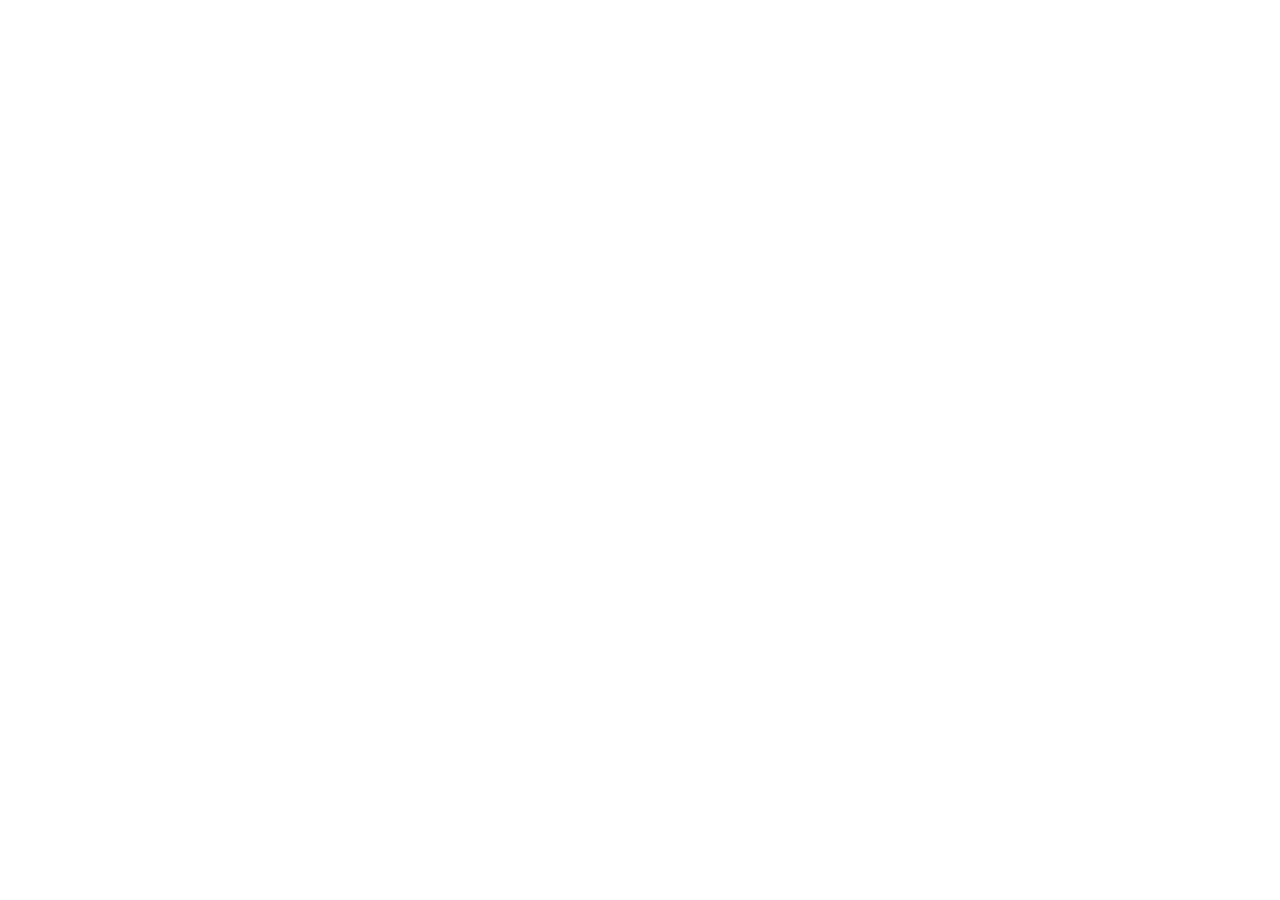
==== flowers/index.html @ 06291f3a "Add files via upload" ====
<!doctype html>
<html lang="en">
  <head>
    <meta charset="UTF-8" />
    <meta name="viewport" content="width=device-width, initial-scale=1.0" />
    <title>My Google AI Studio App</title>
    <script type="module" crossorigin src="/assets/index-DTSUIR8v.js"></script>
    <link rel="stylesheet" crossorigin href="/assets/index-CwtYJpsZ.css">
  </head>
  <body>
    <div id="root"></div>
  </body>
</html>
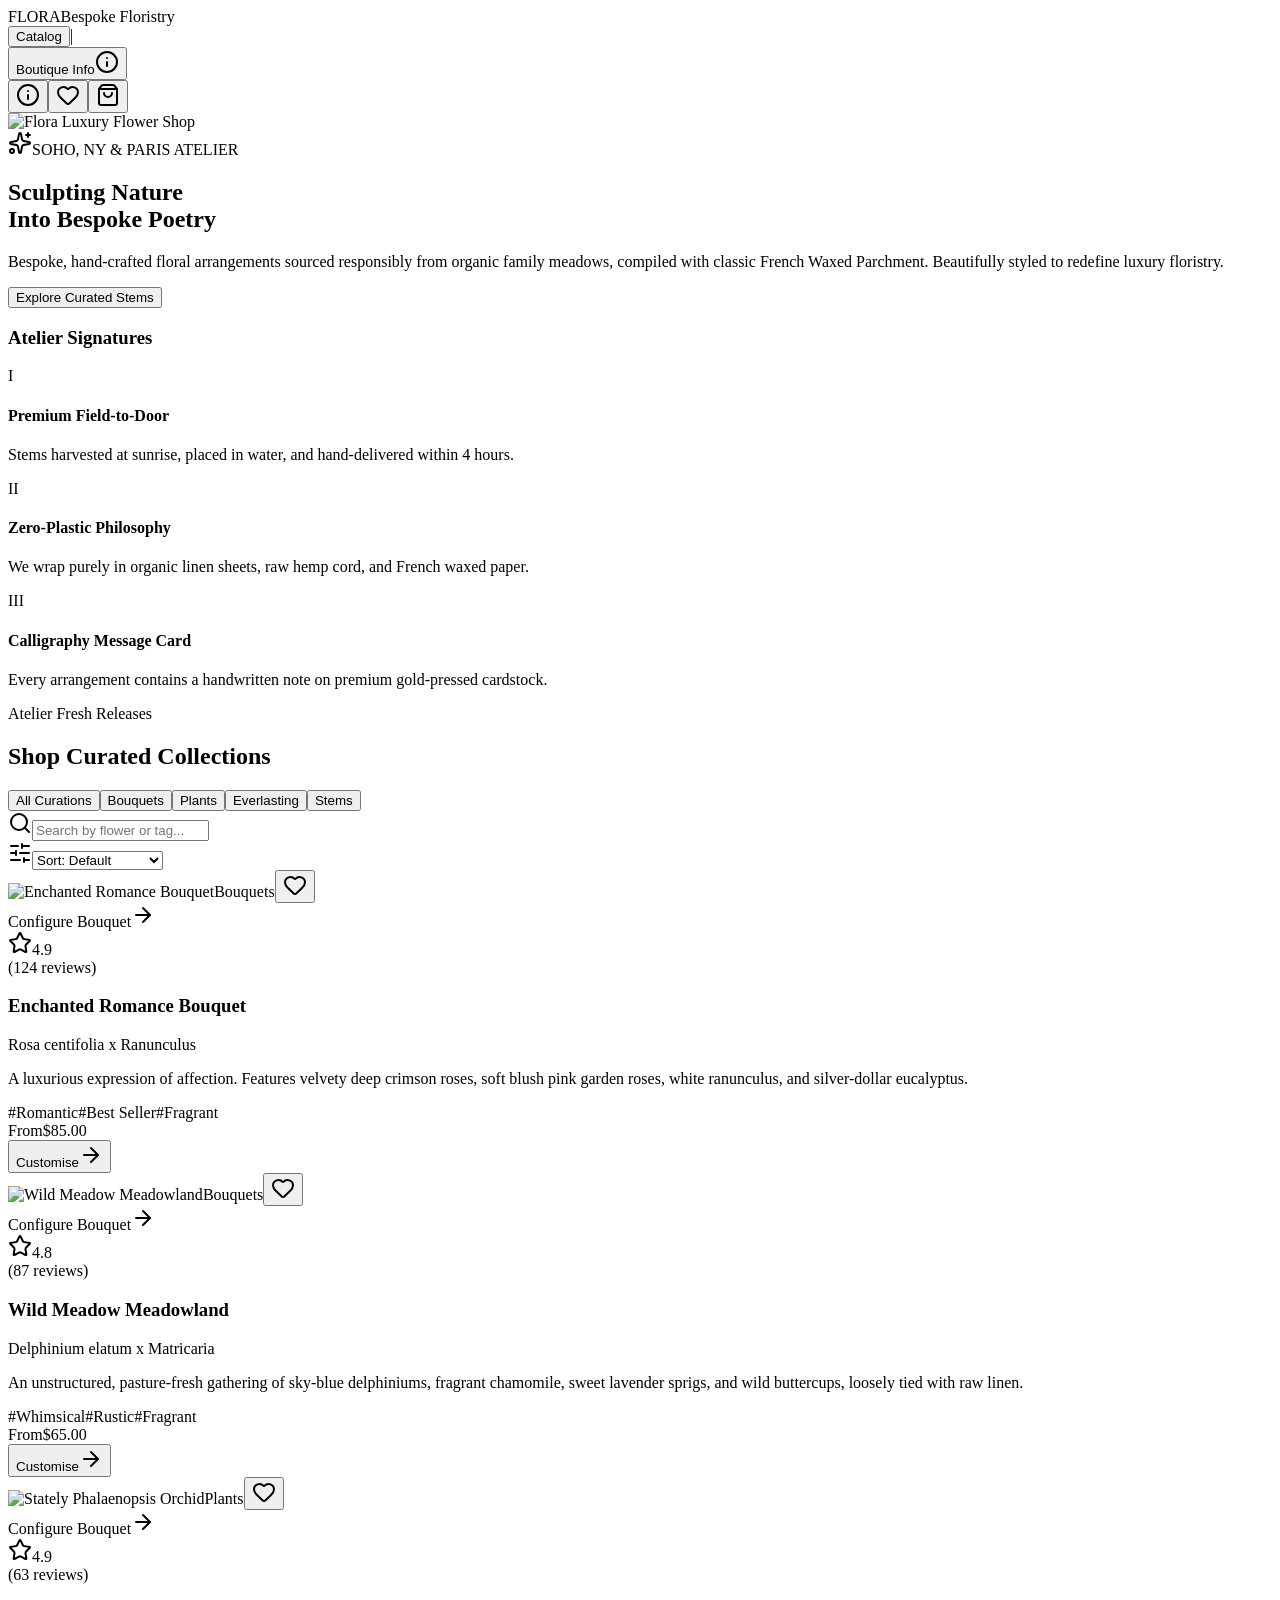
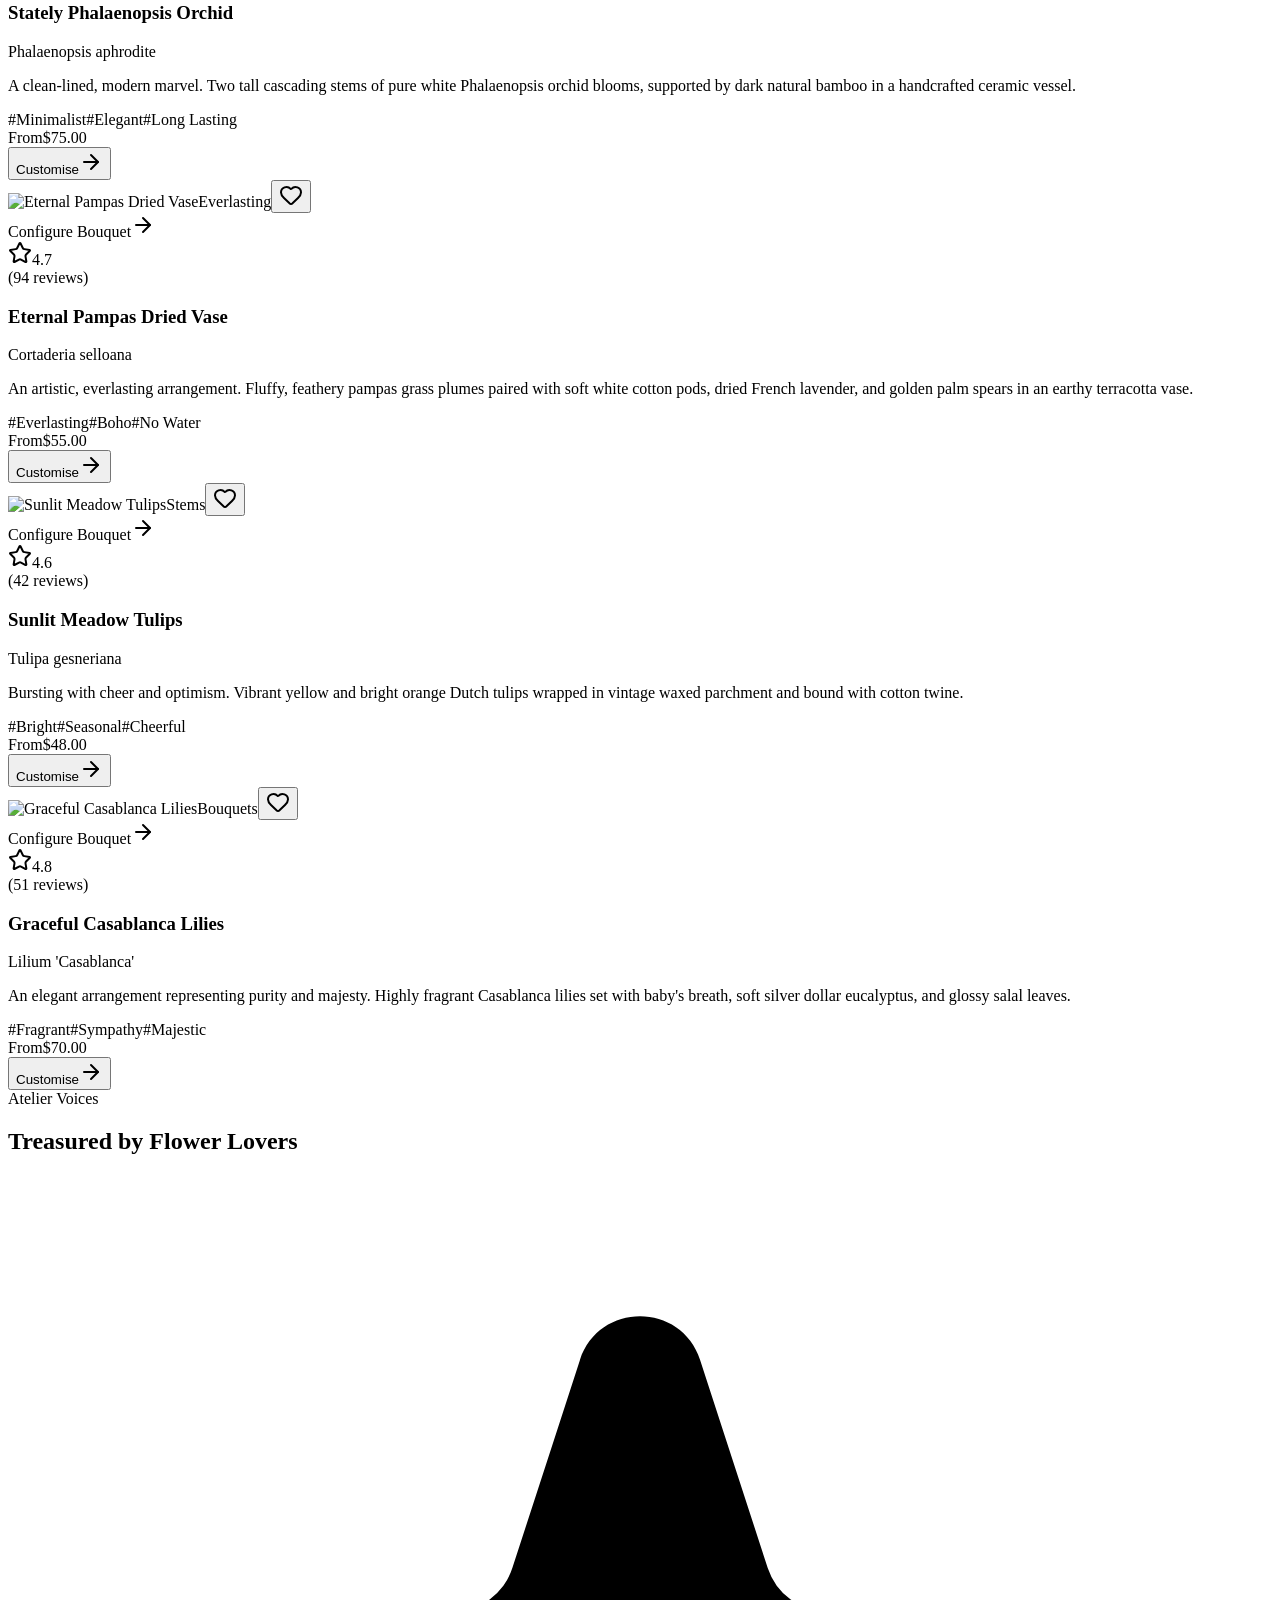
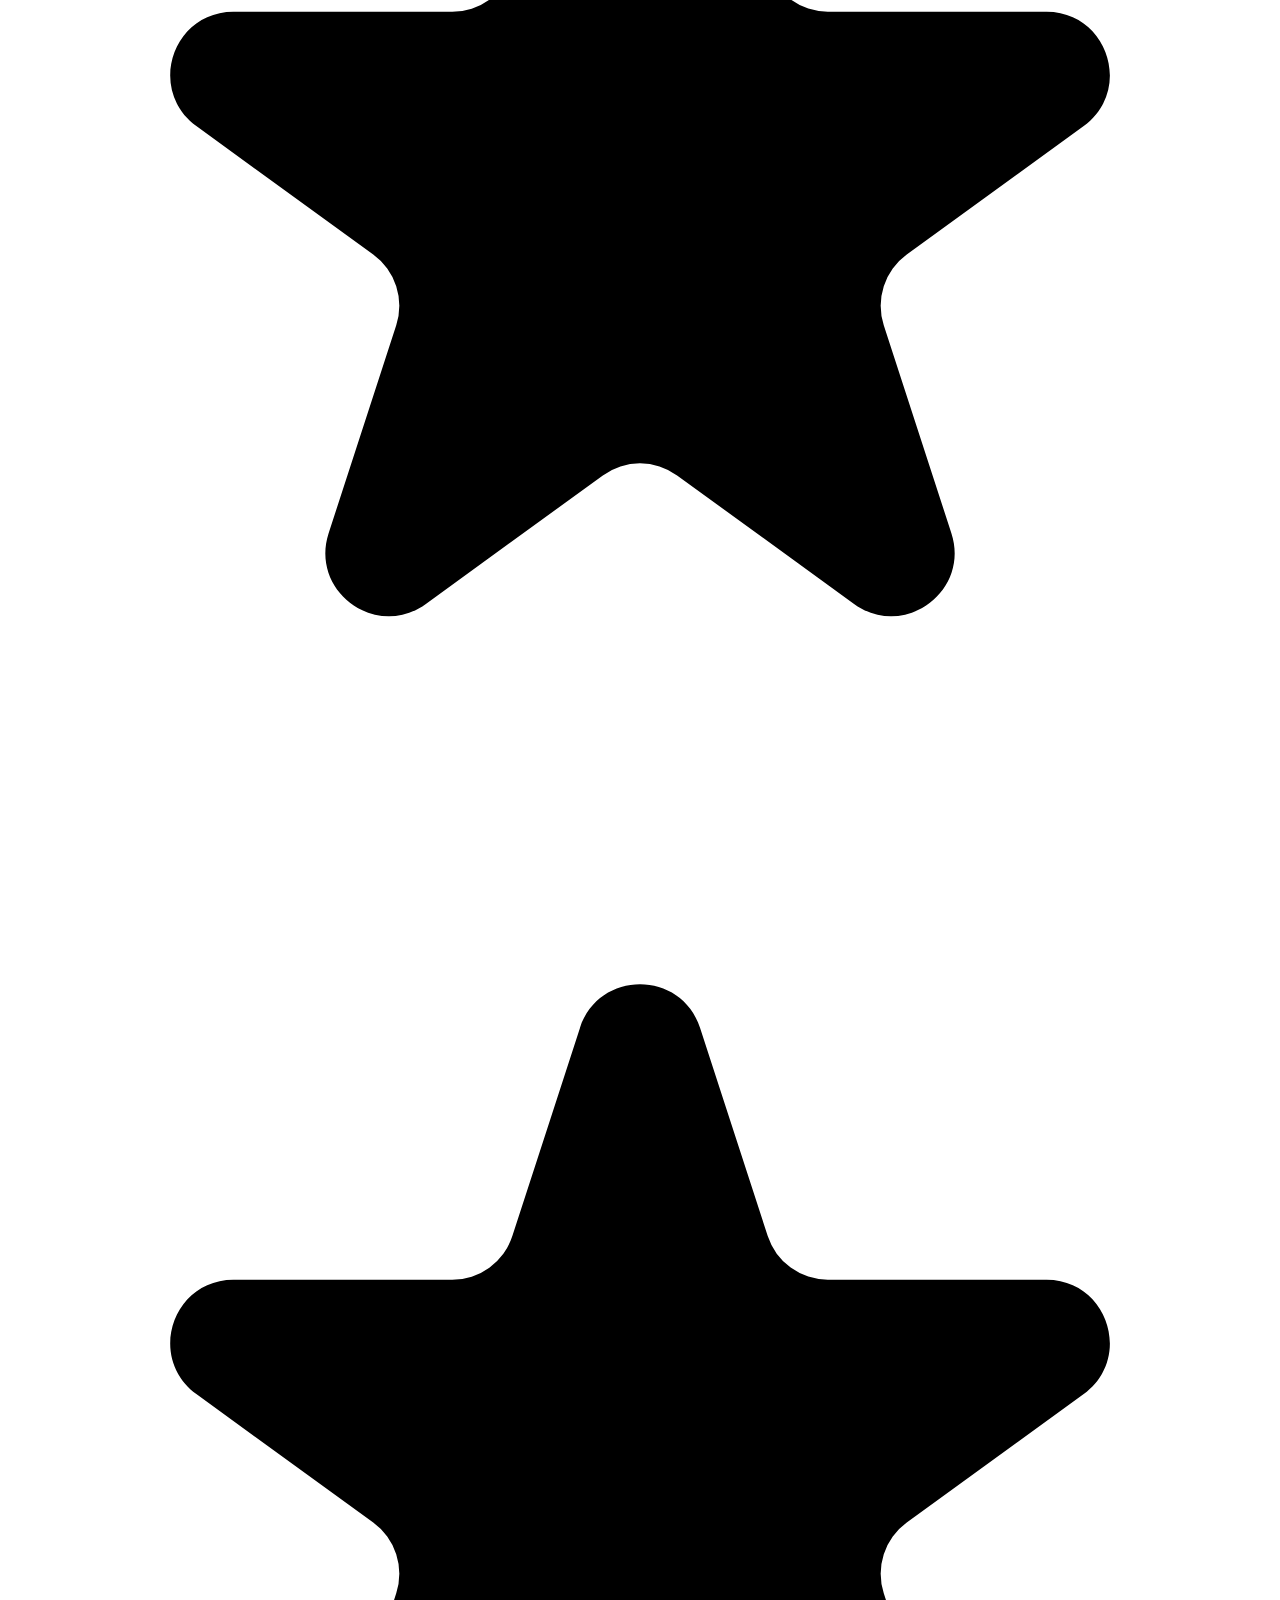
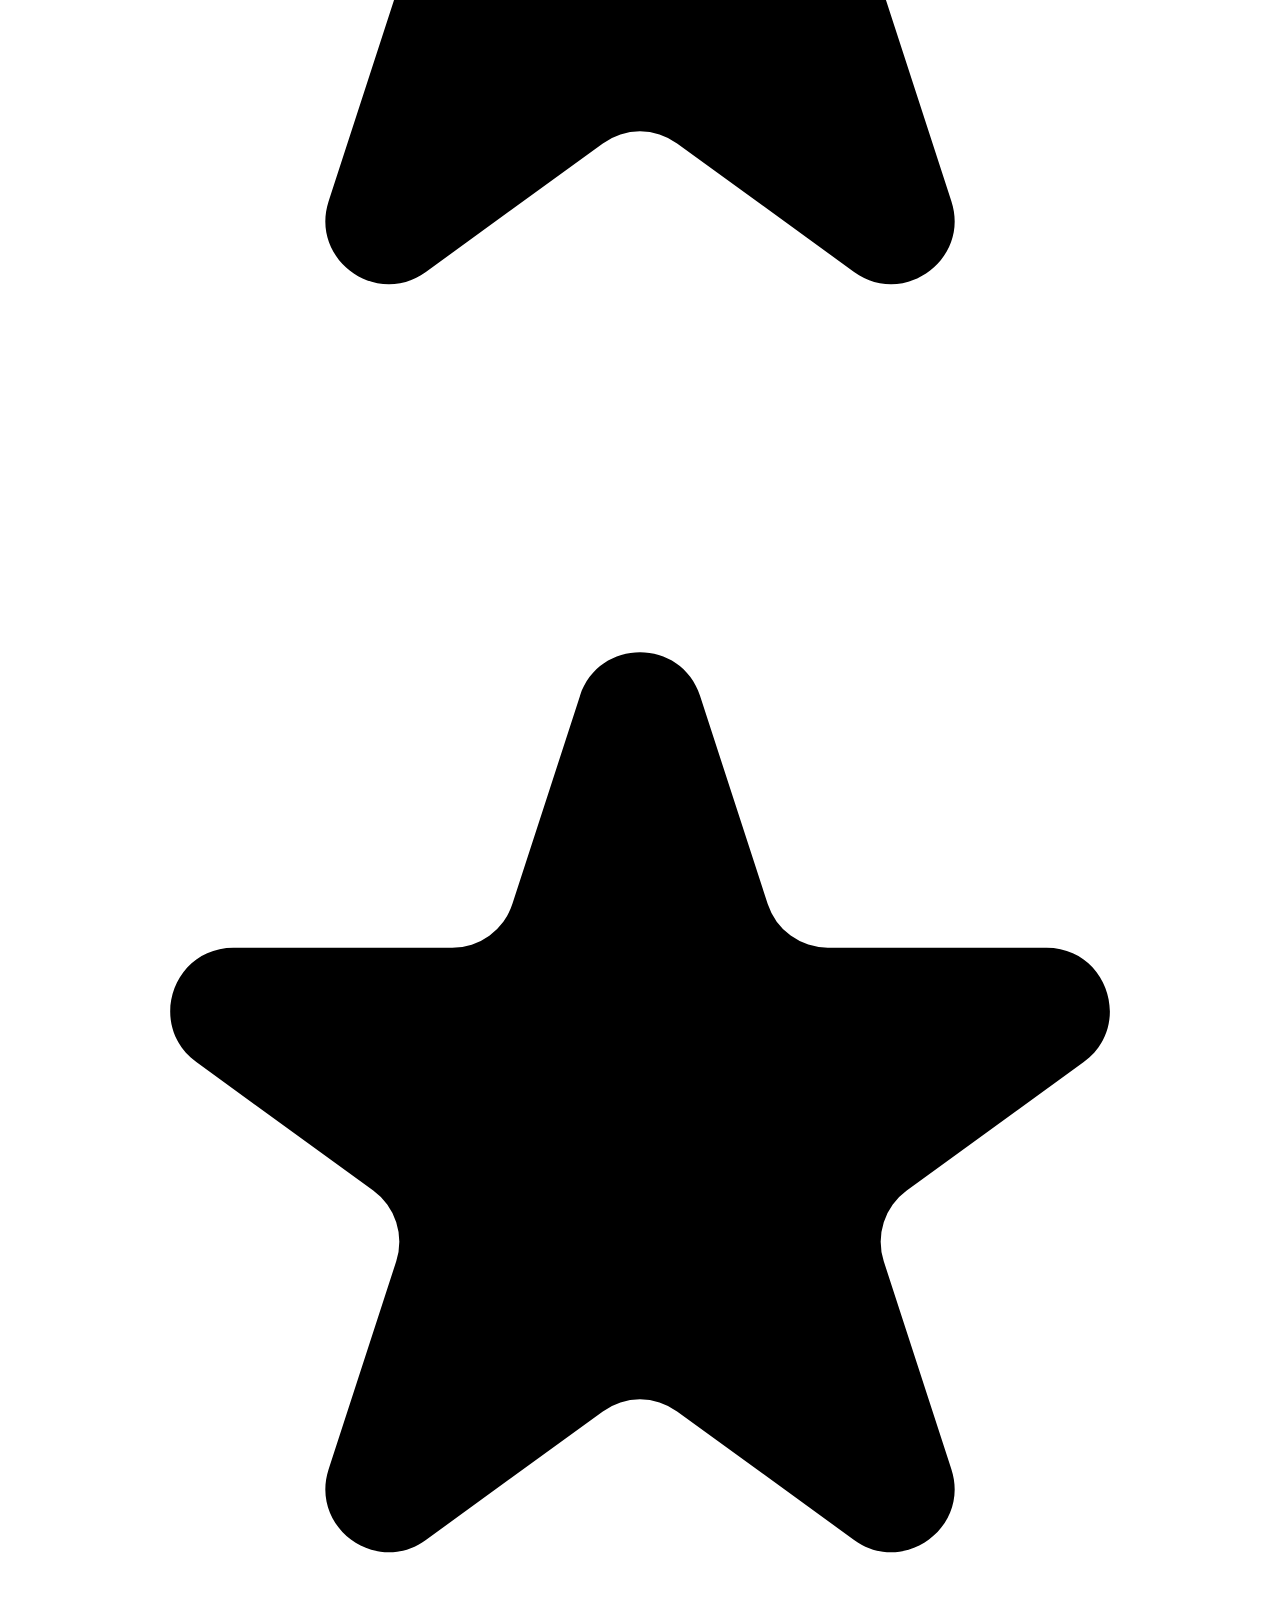
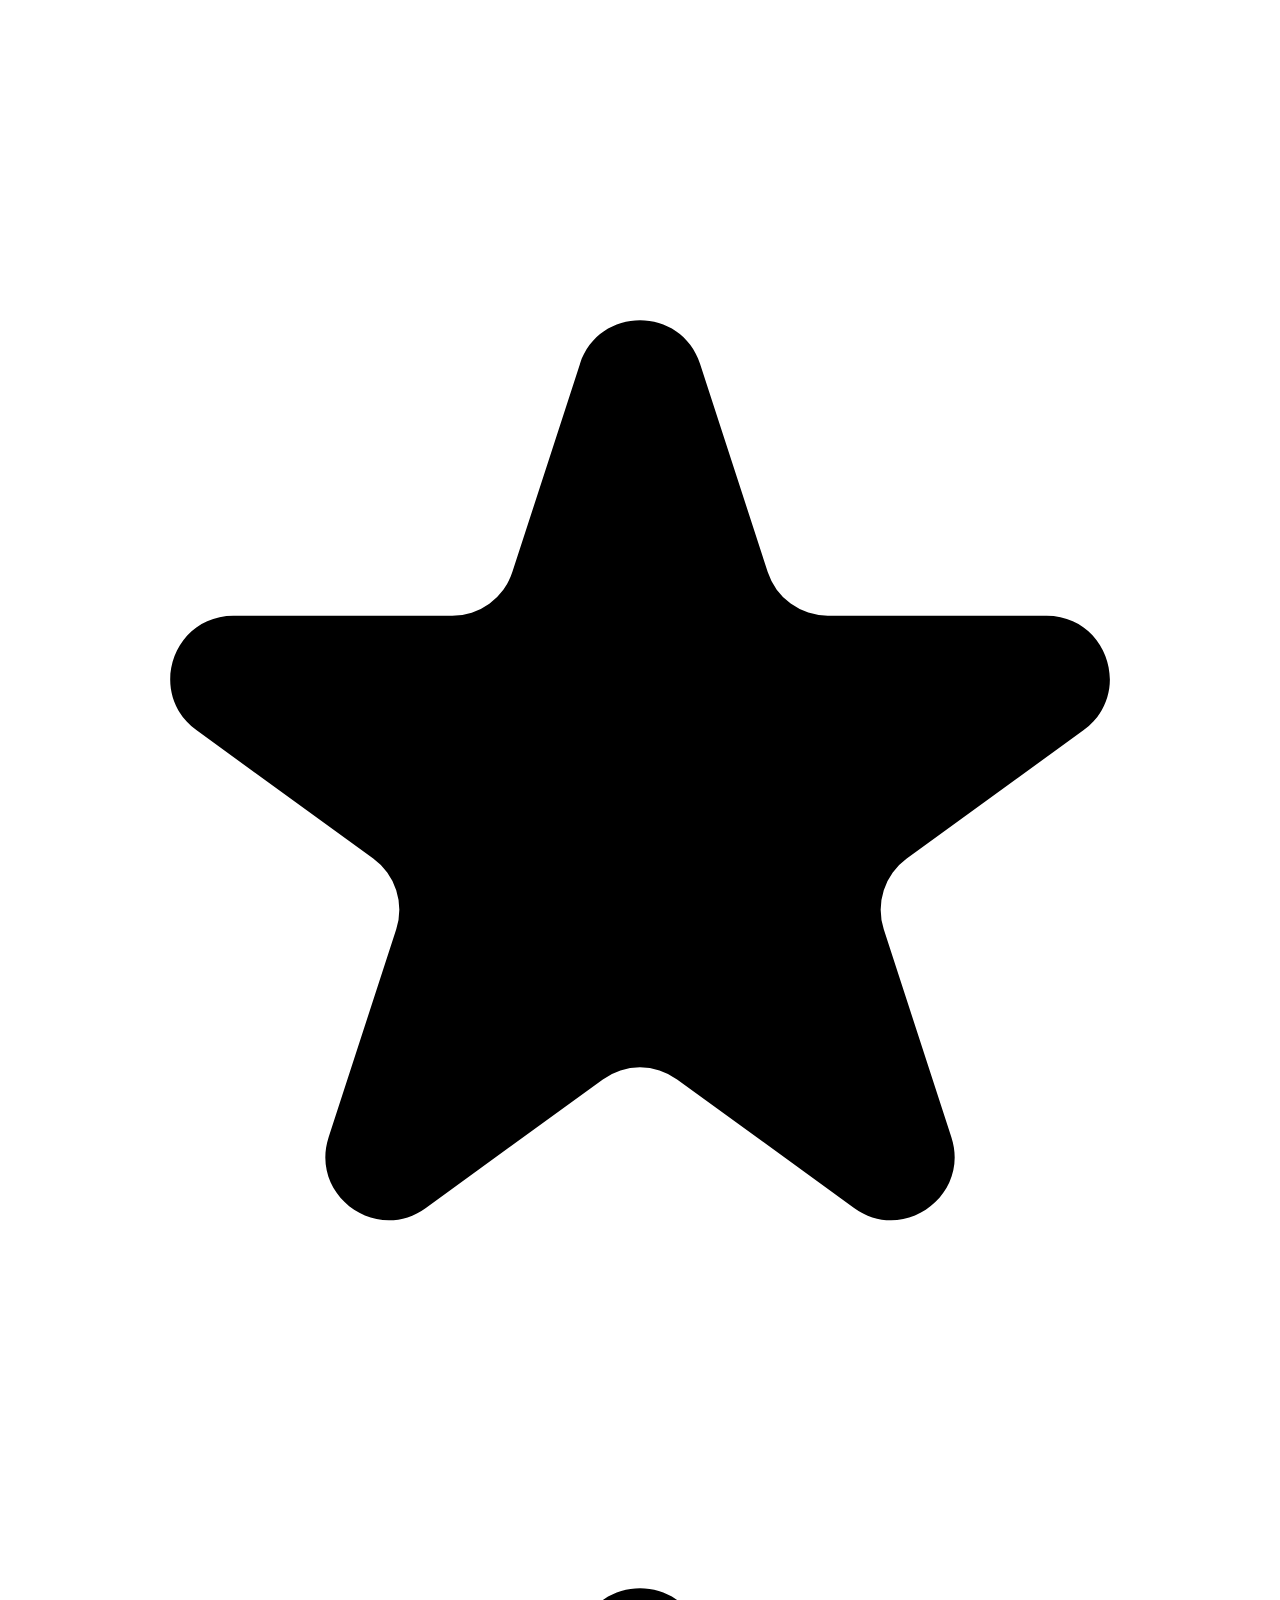
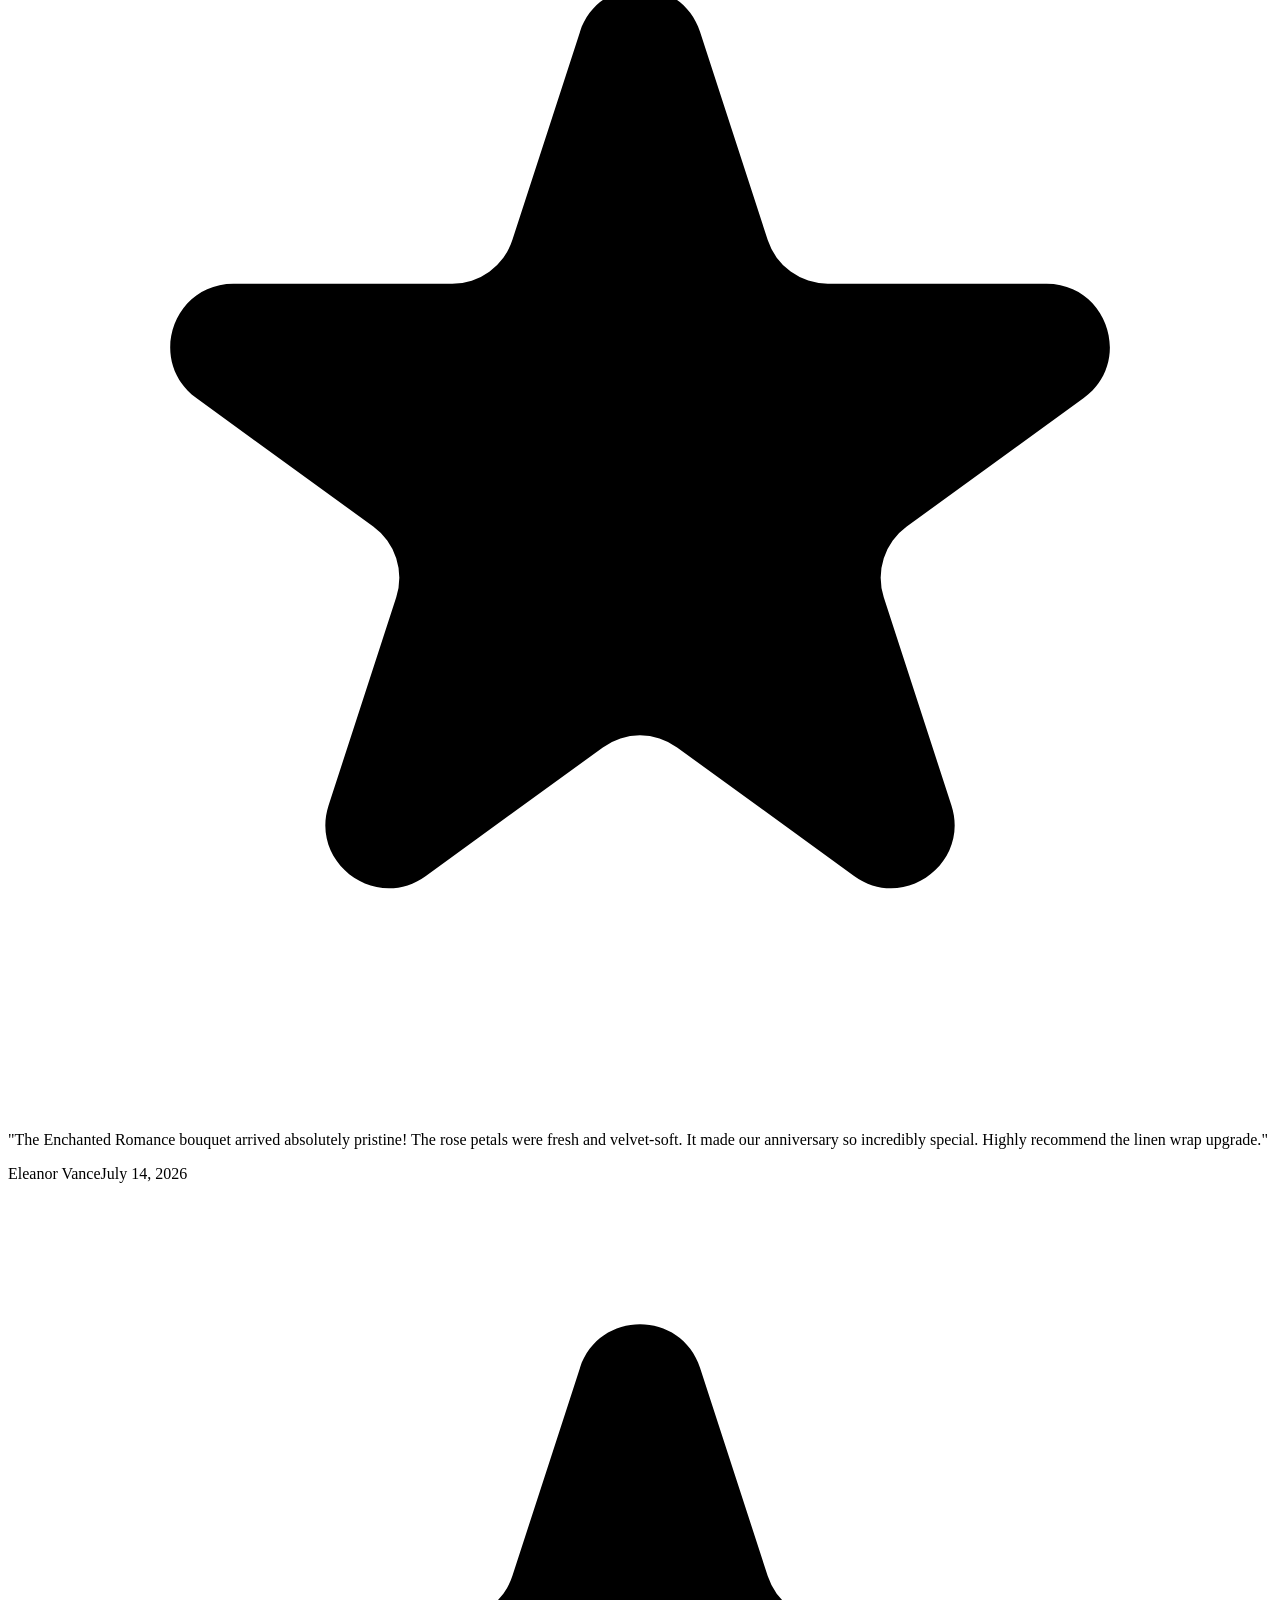
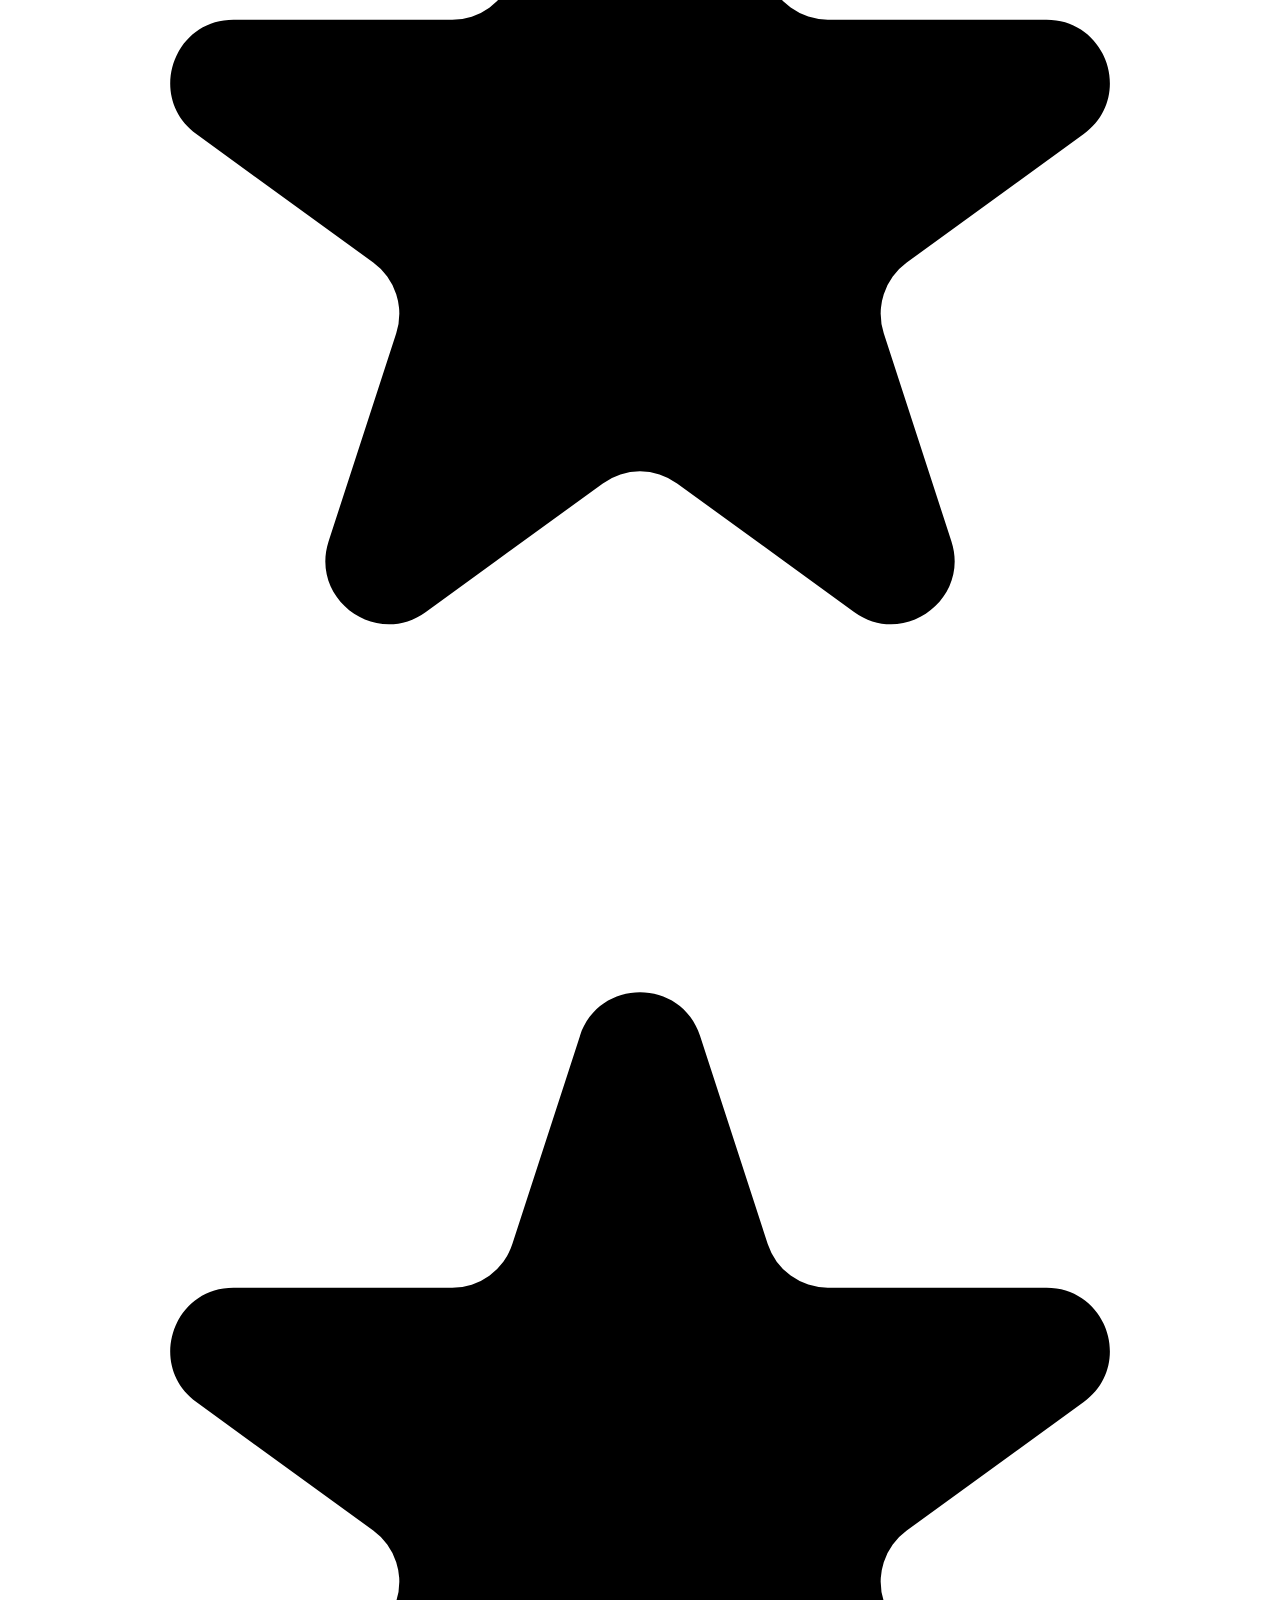
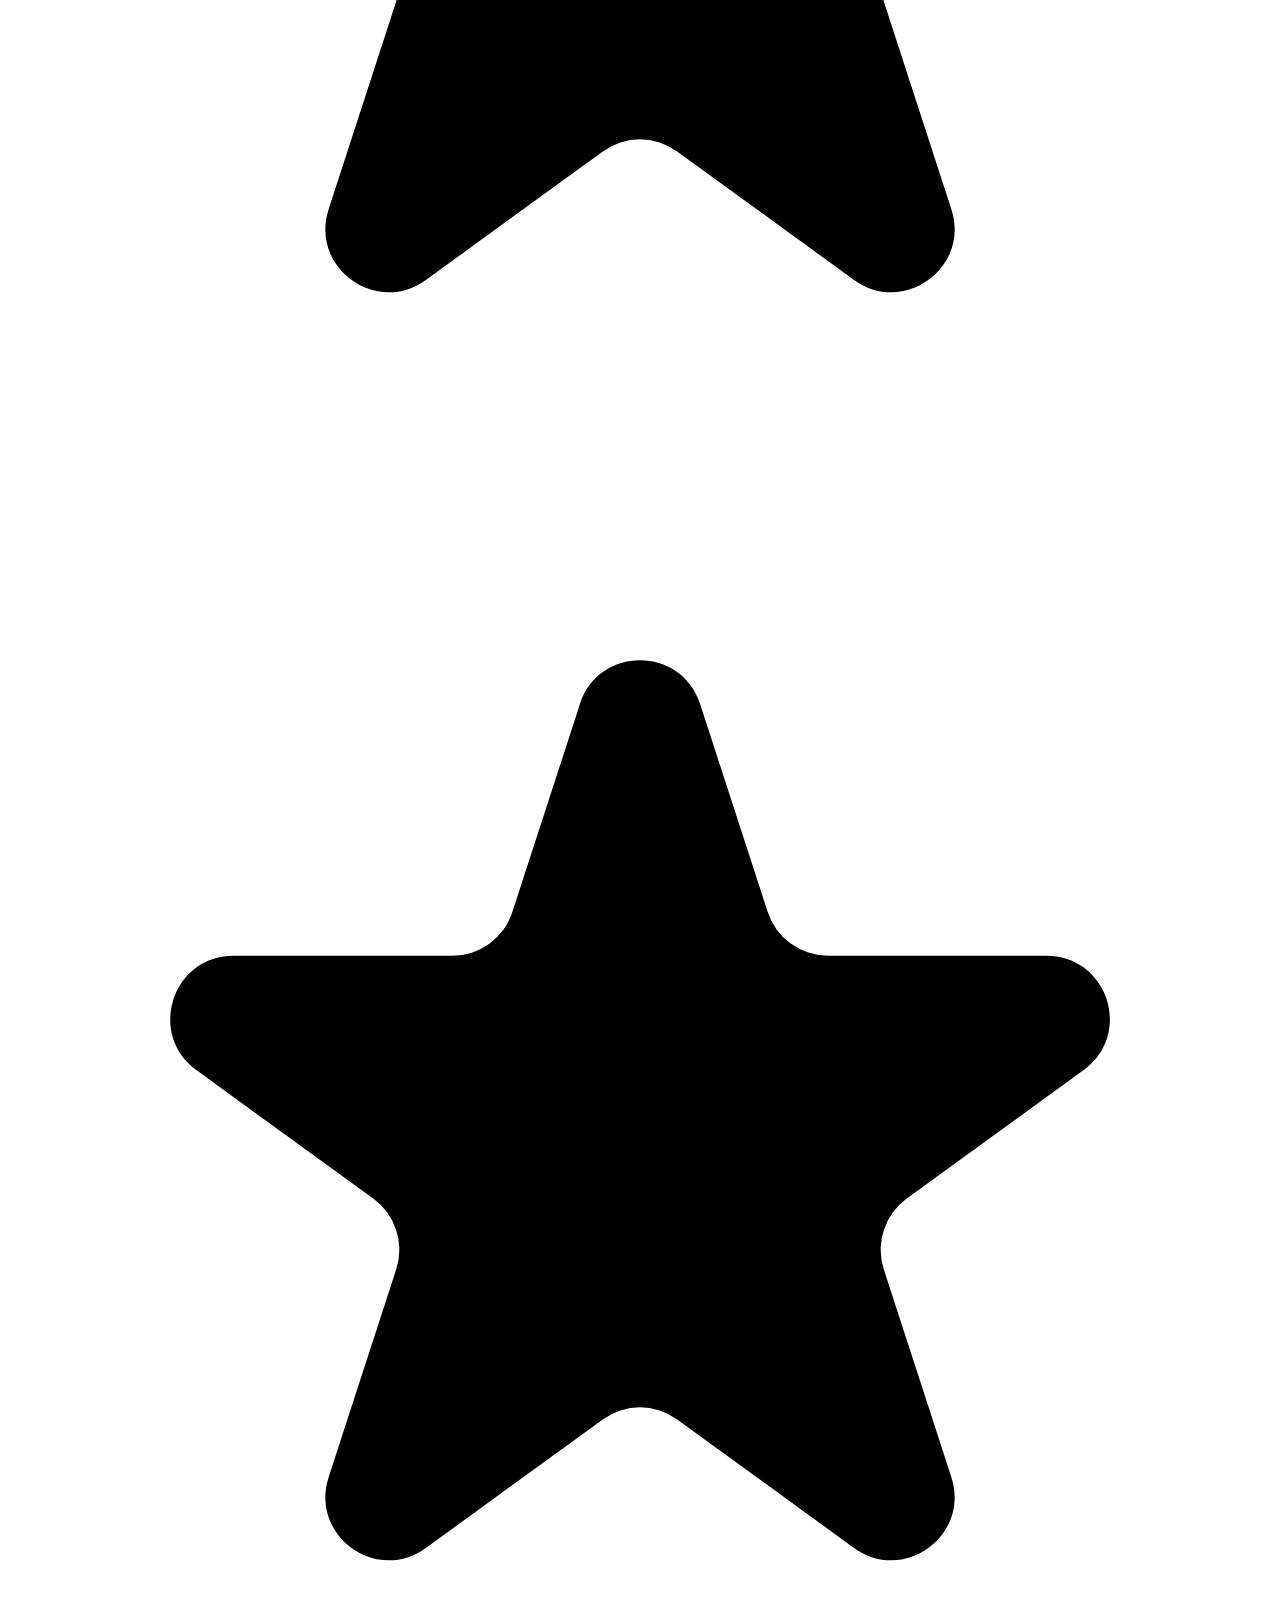
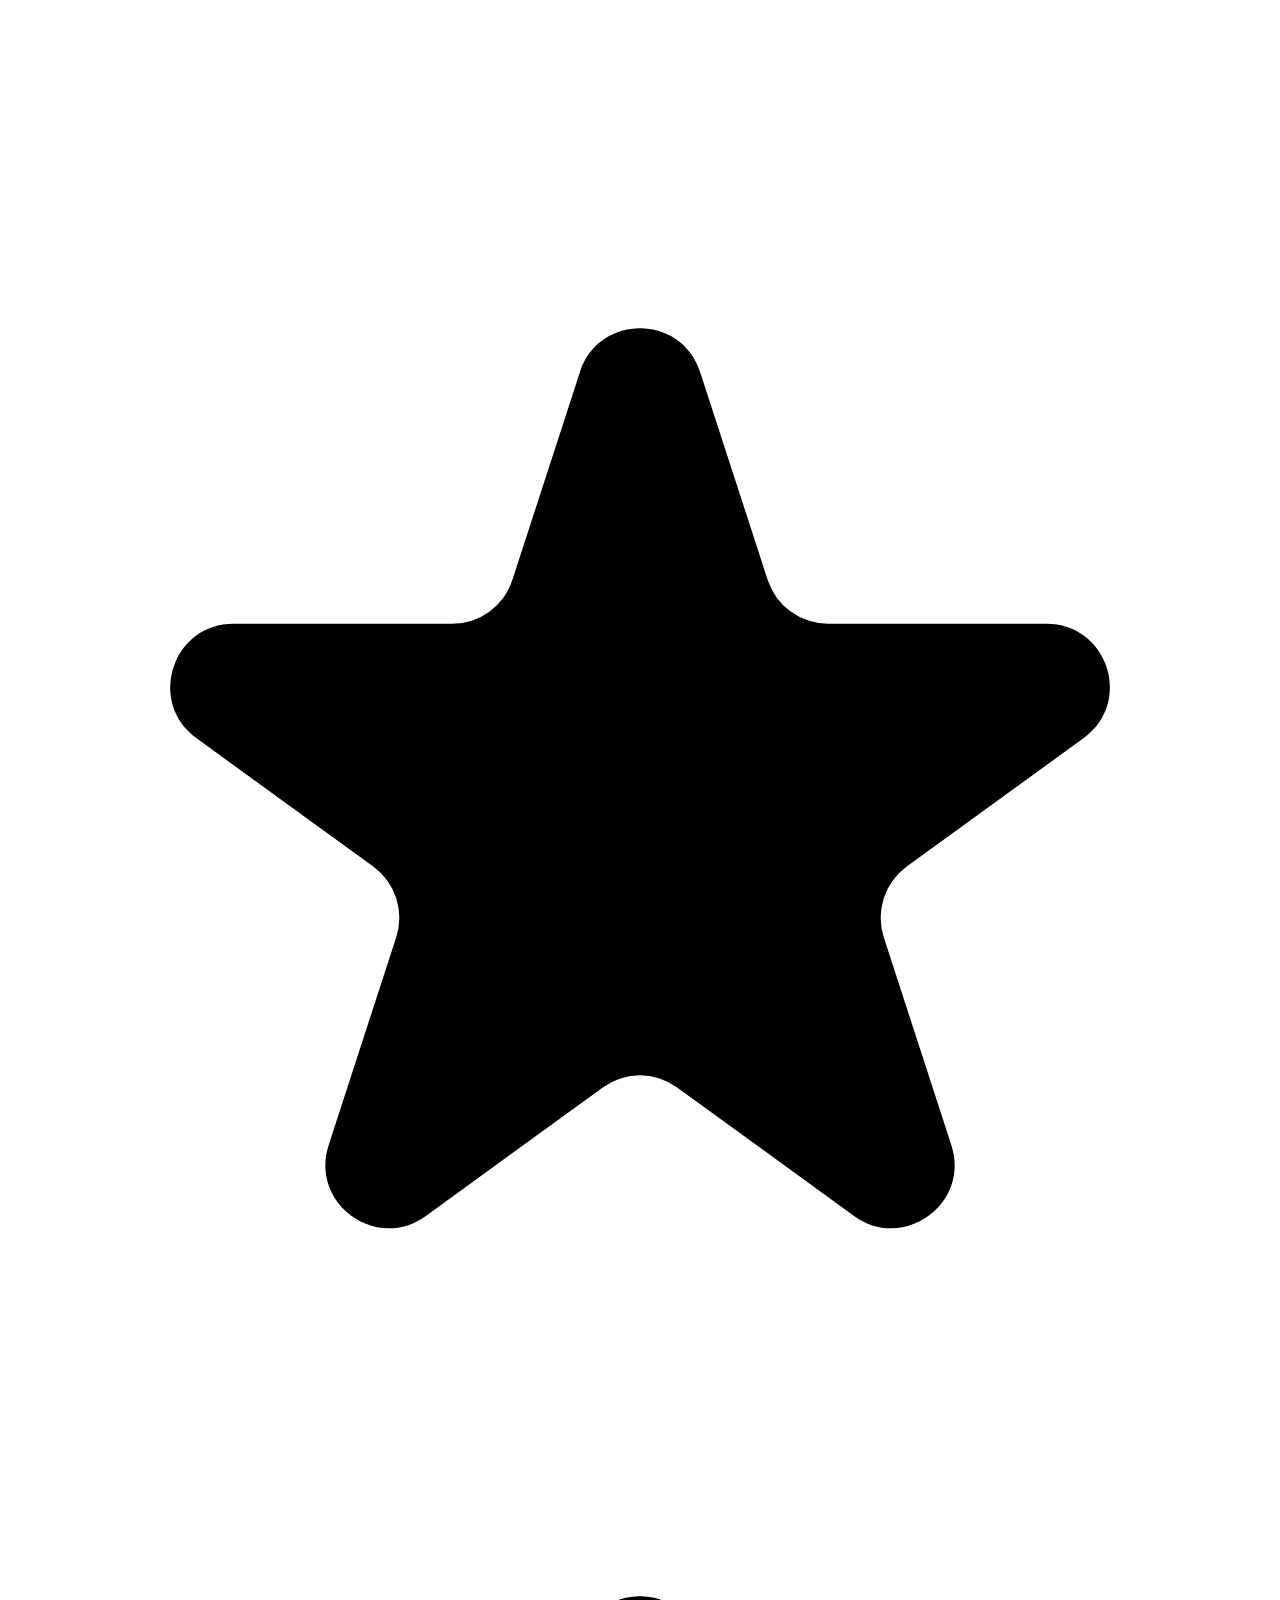
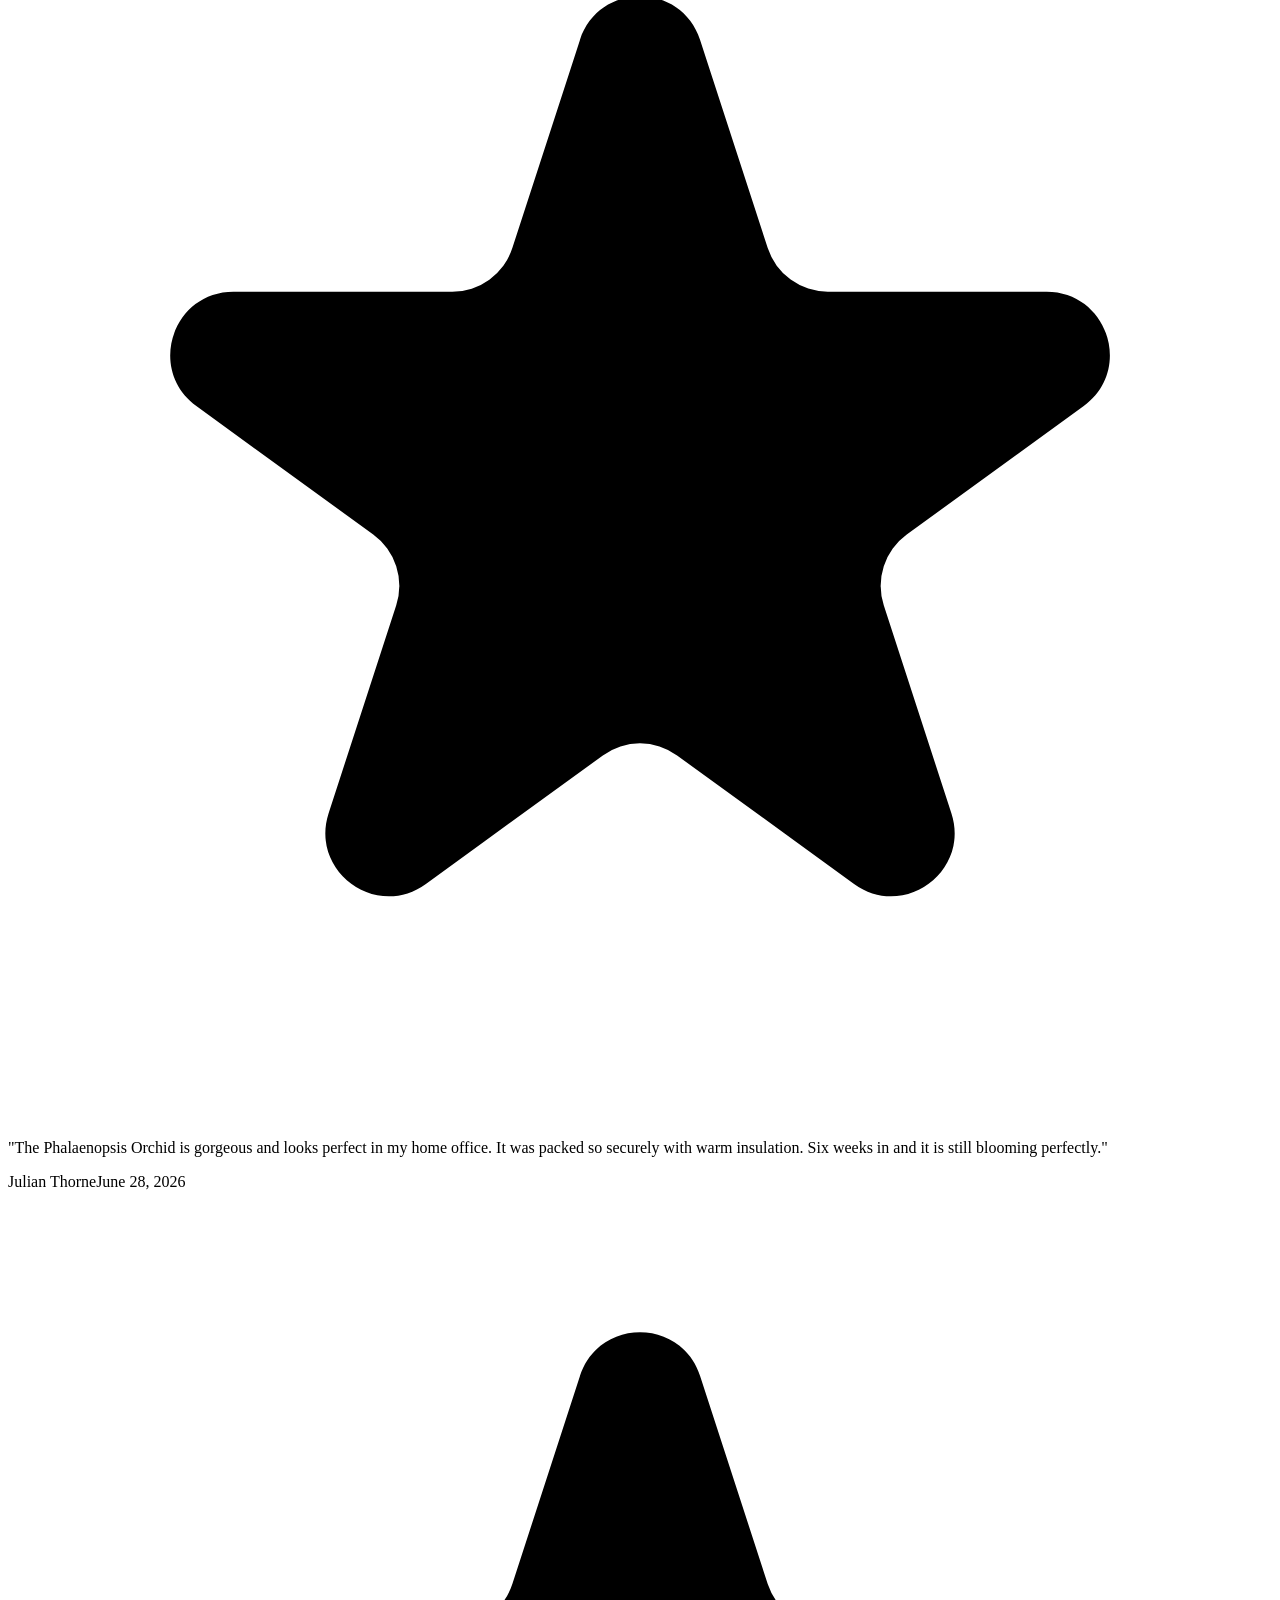
==== commit 578f9515: "Update index.html" ====
--- a/flowers/index.html
+++ b/flowers/index.html
@@ -1,14 +1,15 @@
 <!doctype html>
 <html lang="en">
-  <head>
-    <meta charset="UTF-8" />
-    <meta name="viewport" content="width=device-width, initial-scale=1.0" />
-    <title>My Google AI Studio App</title>
-    <script type="module" crossorigin src="/assets/index-DTSUIR8v.js"></script>
-    <link rel="stylesheet" crossorigin href="/assets/index-CwtYJpsZ.css">
-  </head>
-  <body>
-    <div id="root"></div>
-  </body>
+<head>
+  <meta charset="UTF-8" />
+  <meta name="viewport" content="width=device-width, initial-scale=1.0" />
+  <title>My Google AI Studio App</title>
+
+  <script type="module" crossorigin src="./assets/index-DTSUIR8v.js"></script>
+  <link rel="stylesheet" crossorigin href="./assets/index-CWtYJpsZ.css" />
+</head>
+
+<body>
+  <div id="root"></div>
+</body>
 </html>
-
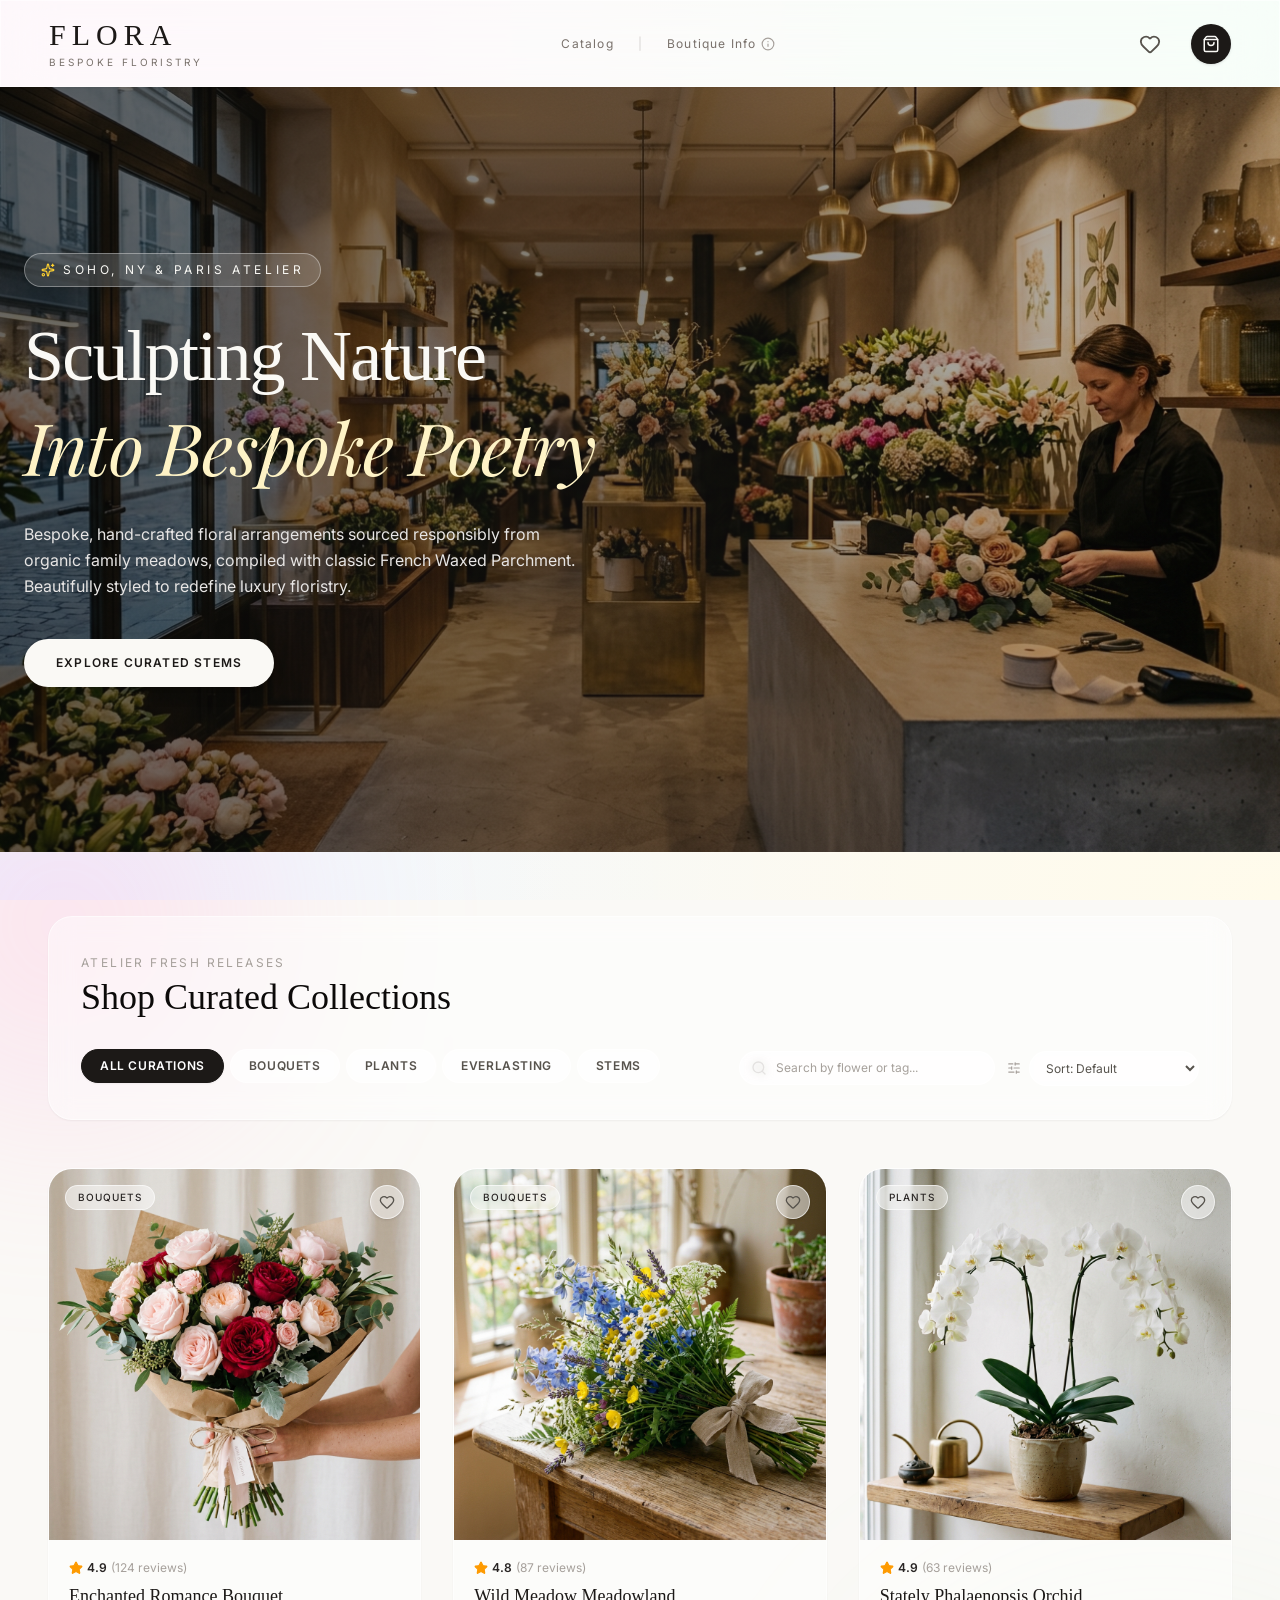
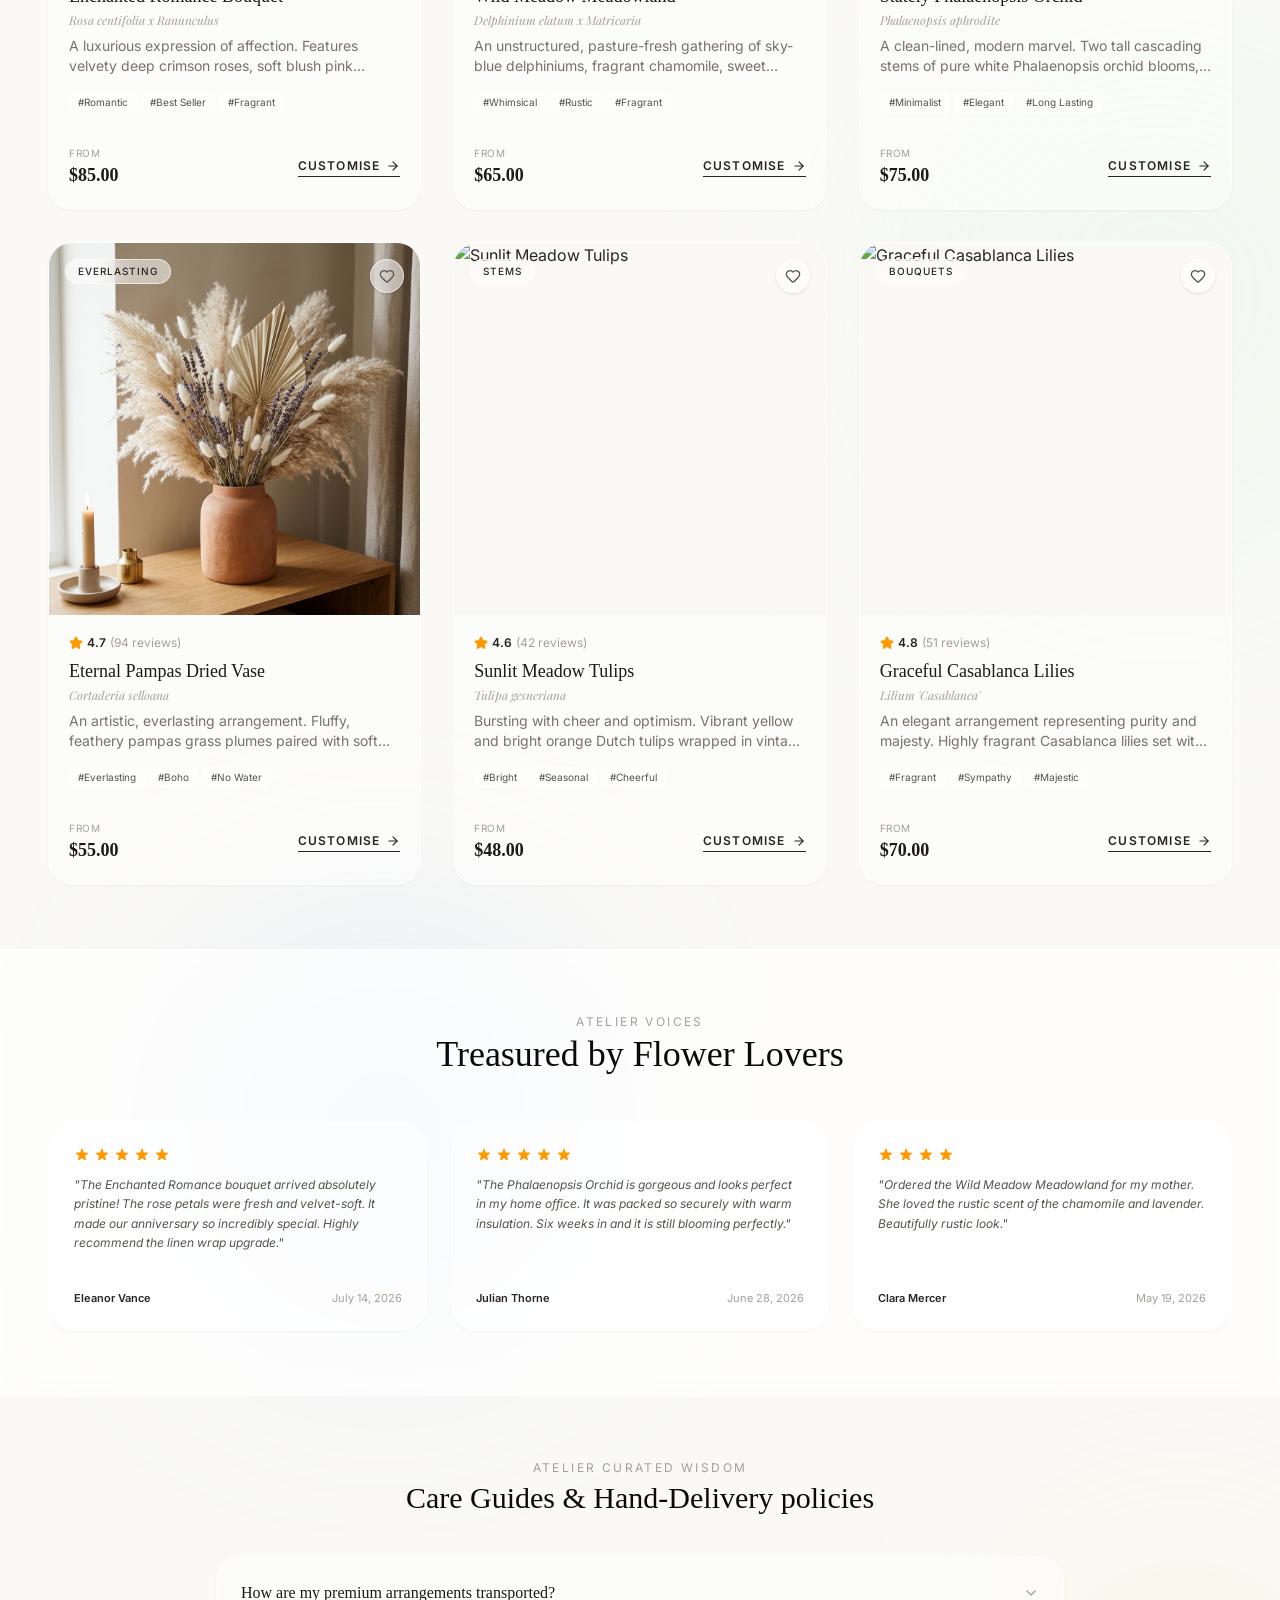
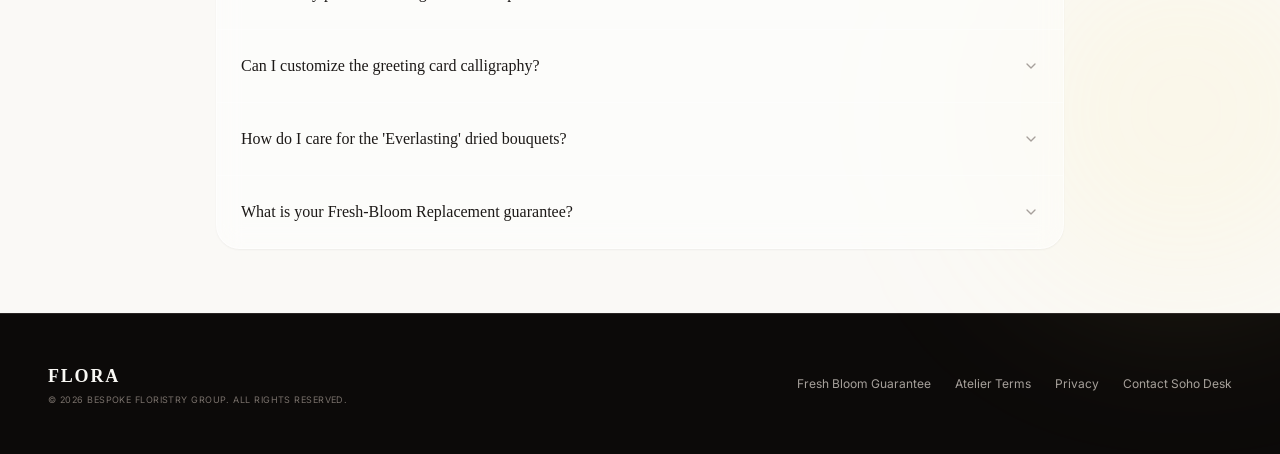
==== commit 6e9fad8a: "Add files via upload" ====
--- a/flowers/index.html
+++ b/flowers/index.html
@@ -1,15 +1,14 @@
 <!doctype html>
 <html lang="en">
-<head>
-  <meta charset="UTF-8" />
-  <meta name="viewport" content="width=device-width, initial-scale=1.0" />
-  <title>My Google AI Studio App</title>
+  <head>
+    <meta charset="UTF-8" />
+    <meta name="viewport" content="width=device-width, initial-scale=1.0" />
+    <title>My Google AI Studio App</title>
+    <script type="module" crossorigin src="/flowers/assets/index-SD0sp7fz.js"></script>
+    <link rel="stylesheet" crossorigin href="/flowers/assets/index-CwtYJpsZ.css">
+  </head>
+  <body>
+    <div id="root"></div>
+  </body>
+</html>
 
-  <script type="module" crossorigin src="./assets/index-DTSUIR8v.js"></script>
-  <link rel="stylesheet" crossorigin href="./assets/index-CWtYJpsZ.css" />
-</head>
-
-<body>
-  <div id="root"></div>
-</body>
-</html>
--- a/flowers/assets/index-CwtYJpsZ.css
+++ b/flowers/assets/index-CwtYJpsZ.css
@@ -0,0 +1 @@
+@import"https://fonts.googleapis.com/css2?family=Inter:wght@300;400;500;600;700&family=Playfair+Display:ital,wght@0,400;0,500;0,600;0,700;1,400&display=swap";/*! tailwindcss v4.3.3 | MIT License | https://tailwindcss.com */@layer properties{@supports (((-webkit-hyphens:none)) and (not (margin-trim:inline))) or ((-moz-orient:inline) and (not (color:rgb(from red r g b)))){*,:before,:after,::backdrop{--tw-translate-x:0;--tw-translate-y:0;--tw-translate-z:0;--tw-rotate-x:initial;--tw-rotate-y:initial;--tw-rotate-z:initial;--tw-skew-x:initial;--tw-skew-y:initial;--tw-space-y-reverse:0;--tw-space-x-reverse:0;--tw-border-style:solid;--tw-gradient-position:initial;--tw-gradient-from:#0000;--tw-gradient-via:#0000;--tw-gradient-to:#0000;--tw-gradient-stops:initial;--tw-gradient-via-stops:initial;--tw-gradient-from-position:0%;--tw-gradient-via-position:50%;--tw-gradient-to-position:100%;--tw-leading:initial;--tw-font-weight:initial;--tw-tracking:initial;--tw-shadow:0 0 #0000;--tw-shadow-color:initial;--tw-shadow-alpha:100%;--tw-inset-shadow:0 0 #0000;--tw-inset-shadow-color:initial;--tw-inset-shadow-alpha:100%;--tw-ring-color:initial;--tw-ring-shadow:0 0 #0000;--tw-inset-ring-color:initial;--tw-inset-ring-shadow:0 0 #0000;--tw-ring-inset:initial;--tw-ring-offset-width:0px;--tw-ring-offset-color:#fff;--tw-ring-offset-shadow:0 0 #0000;--tw-blur:initial;--tw-brightness:initial;--tw-contrast:initial;--tw-grayscale:initial;--tw-hue-rotate:initial;--tw-invert:initial;--tw-opacity:initial;--tw-saturate:initial;--tw-sepia:initial;--tw-drop-shadow:initial;--tw-drop-shadow-color:initial;--tw-drop-shadow-alpha:100%;--tw-drop-shadow-size:initial;--tw-backdrop-blur:initial;--tw-backdrop-brightness:initial;--tw-backdrop-contrast:initial;--tw-backdrop-grayscale:initial;--tw-backdrop-hue-rotate:initial;--tw-backdrop-invert:initial;--tw-backdrop-opacity:initial;--tw-backdrop-saturate:initial;--tw-backdrop-sepia:initial;--tw-duration:initial;--tw-scale-x:1;--tw-scale-y:1;--tw-scale-z:1}}}@layer theme{:root,:host{--font-sans:"Inter", ui-sans-serif, system-ui, sans-serif;--font-serif:"Playfair Display", Georgia, serif;--font-mono:ui-monospace, SFMono-Regular, Menlo, Monaco, Consolas, "Liberation Mono", "Courier New", monospace;--color-amber-100:oklch(96.2% .059 95.617);--color-amber-200:oklch(92.4% .12 95.746);--color-amber-300:oklch(87.9% .169 91.605);--color-amber-400:oklch(82.8% .189 84.429);--color-amber-500:oklch(76.9% .188 70.08);--color-amber-600:oklch(66.6% .179 58.318);--color-amber-700:oklch(55.5% .163 48.998);--color-amber-800:oklch(47.3% .137 46.201);--color-green-200:oklch(92.5% .084 155.995);--color-emerald-400:oklch(76.5% .177 163.223);--color-emerald-600:oklch(59.6% .145 163.225);--color-blue-300:oklch(80.9% .105 251.813);--color-pink-300:oklch(82.3% .12 346.018);--color-rose-50:oklch(96.9% .015 12.422);--color-rose-200:oklch(89.2% .058 10.001);--color-rose-500:oklch(64.5% .246 16.439);--color-rose-600:oklch(58.6% .253 17.585);--color-rose-700:oklch(51.4% .222 16.935);--color-stone-50:oklch(98.5% .001 106.423);--color-stone-100:oklch(97% .001 106.424);--color-stone-200:oklch(92.3% .003 48.717);--color-stone-300:oklch(86.9% .005 56.366);--color-stone-400:oklch(70.9% .01 56.259);--color-stone-500:oklch(55.3% .013 58.071);--color-stone-600:oklch(44.4% .011 73.639);--color-stone-700:oklch(37.4% .01 67.558);--color-stone-800:oklch(26.8% .007 34.298);--color-stone-900:oklch(21.6% .006 56.043);--color-stone-950:oklch(14.7% .004 49.25);--color-white:#fff;--spacing:.25rem;--container-xs:20rem;--container-lg:32rem;--container-xl:36rem;--container-2xl:42rem;--container-4xl:56rem;--container-5xl:64rem;--container-7xl:80rem;--text-xs:.75rem;--text-xs--line-height:calc(1 / .75);--text-sm:.875rem;--text-sm--line-height:calc(1.25 / .875);--text-base:1rem;--text-base--line-height: 1.5 ;--text-lg:1.125rem;--text-lg--line-height:calc(1.75 / 1.125);--text-xl:1.25rem;--text-xl--line-height:calc(1.75 / 1.25);--text-2xl:1.5rem;--text-2xl--line-height:calc(2 / 1.5);--text-3xl:1.875rem;--text-3xl--line-height: 1.2 ;--text-4xl:2.25rem;--text-4xl--line-height:calc(2.5 / 2.25);--text-6xl:3.75rem;--text-6xl--line-height:1;--text-7xl:4.5rem;--text-7xl--line-height:1;--font-weight-normal:400;--font-weight-medium:500;--font-weight-semibold:600;--font-weight-bold:700;--tracking-tight:-.025em;--tracking-normal:0em;--tracking-wide:.025em;--tracking-wider:.05em;--tracking-widest:.1em;--leading-tight:1.25;--leading-relaxed:1.625;--radius-md:.375rem;--radius-lg:.5rem;--radius-xl:.75rem;--radius-2xl:1rem;--radius-3xl:1.5rem;--blur-xs:4px;--blur-sm:8px;--blur-md:12px;--blur-lg:16px;--blur-xl:24px;--default-transition-duration:.15s;--default-transition-timing-function:cubic-bezier(.4, 0, .2, 1);--default-font-family:var(--font-sans);--default-mono-font-family:var(--font-mono)}}@layer base{*,:after,:before,::backdrop{box-sizing:border-box;border:0 solid;margin:0;padding:0}::file-selector-button{box-sizing:border-box;border:0 solid;margin:0;padding:0}html,:host{-webkit-text-size-adjust:100%;-moz-tab-size:4;tab-size:4;line-height:1.5;font-family:var(--default-font-family,-apple-system, BlinkMacSystemFont, "Segoe UI", Roboto, "Helvetica Neue", "Noto Sans", Arial, sans-serif, "Apple Color Emoji", "Segoe UI Emoji", "Segoe UI Symbol", "Noto Color Emoji");font-feature-settings:var(--default-font-feature-settings,normal);font-variation-settings:var(--default-font-variation-settings,normal);-webkit-tap-highlight-color:transparent}hr{height:0;color:inherit;border-top-width:1px}abbr:where([title]){-webkit-text-decoration:underline dotted;text-decoration:underline dotted}h1,h2,h3,h4,h5,h6{font-size:inherit;font-weight:inherit}a{color:inherit;-webkit-text-decoration:inherit;text-decoration:inherit}b,strong{font-weight:bolder}code,kbd,samp,pre{font-family:var(--default-mono-font-family,ui-monospace, SFMono-Regular, Menlo, Monaco, Consolas, "Liberation Mono", "Courier New", monospace);font-feature-settings:var(--default-mono-font-feature-settings,normal);font-variation-settings:var(--default-mono-font-variation-settings,normal);font-size:1em}small{font-size:80%}sub,sup{vertical-align:baseline;font-size:75%;line-height:0;position:relative}sub{bottom:-.25em}sup{top:-.5em}table{text-indent:0;border-color:inherit;border-collapse:collapse}:-moz-focusring:where(:not(iframe)){outline:auto}progress{vertical-align:baseline}summary{display:list-item}ol,ul,menu{list-style:none}img,svg,video,canvas,audio,iframe,embed,object{vertical-align:middle;display:block}img,video{max-width:100%;height:auto}button,input,select,optgroup,textarea{font:inherit;font-feature-settings:inherit;font-variation-settings:inherit;letter-spacing:inherit;color:inherit;opacity:1;background-color:#0000;border-radius:0}::file-selector-button{font:inherit;font-feature-settings:inherit;font-variation-settings:inherit;letter-spacing:inherit;color:inherit;opacity:1;background-color:#0000;border-radius:0}:where(select:is([multiple],[size])) optgroup{font-weight:bolder}:where(select:is([multiple],[size])) optgroup option{padding-inline-start:20px}::file-selector-button{margin-inline-end:4px}::placeholder{opacity:1}@supports (not ((-webkit-appearance:-apple-pay-button))) or (contain-intrinsic-size:1px){::placeholder{color:currentColor}@supports (color:color-mix(in lab,red,red)){::placeholder{color:color-mix(in oklab,currentcolor 50%,transparent)}}}textarea{resize:vertical}::-webkit-search-decoration{-webkit-appearance:none}::-webkit-date-and-time-value{min-height:1lh;text-align:inherit}::-webkit-datetime-edit{display:inline-flex}::-webkit-datetime-edit-fields-wrapper{padding:0}::-webkit-datetime-edit{padding-block:0}::-webkit-datetime-edit-year-field{padding-block:0}::-webkit-datetime-edit-month-field{padding-block:0}::-webkit-datetime-edit-day-field{padding-block:0}::-webkit-datetime-edit-hour-field{padding-block:0}::-webkit-datetime-edit-minute-field{padding-block:0}::-webkit-datetime-edit-second-field{padding-block:0}::-webkit-datetime-edit-millisecond-field{padding-block:0}::-webkit-datetime-edit-meridiem-field{padding-block:0}::-webkit-calendar-picker-indicator{line-height:1}:-moz-ui-invalid{box-shadow:none}button,input:where([type=button],[type=reset],[type=submit]){-webkit-appearance:button;-moz-appearance:button;appearance:button}::file-selector-button{-webkit-appearance:button;-moz-appearance:button;appearance:button}::-webkit-inner-spin-button{height:auto}::-webkit-outer-spin-button{height:auto}[hidden]:where(:not([hidden=until-found])){display:none!important}}@layer components;@layer utilities{.pointer-events-none{pointer-events:none}.absolute{position:absolute}.fixed{position:fixed}.relative{position:relative}.sticky{position:sticky}.inset-0{top:0;right:0;bottom:0;left:0}.inset-y-0{inset-block:0}.-top-1{top:calc(var(--spacing) * -1)}.-top-1\.5{top:calc(var(--spacing) * -1.5)}.top-0{top:0}.top-1\/2{top:50%}.top-3{top:calc(var(--spacing) * 3)}.top-4{top:calc(var(--spacing) * 4)}.top-5{top:calc(var(--spacing) * 5)}.top-\[20\%\]{top:20%}.top-\[45\%\]{top:45%}.top-full{top:100%}.-right-1{right:calc(var(--spacing) * -1)}.-right-1\.5{right:calc(var(--spacing) * -1.5)}.right-0{right:0}.right-4{right:calc(var(--spacing) * 4)}.right-5{right:calc(var(--spacing) * 5)}.right-\[-5\%\]{right:-5%}.right-\[-10\%\]{right:-10%}.bottom-4{bottom:calc(var(--spacing) * 4)}.bottom-\[5\%\]{bottom:5%}.bottom-\[20\%\]{bottom:20%}.left-1\/2{left:50%}.left-2\.5{left:calc(var(--spacing) * 2.5)}.left-3{left:calc(var(--spacing) * 3)}.left-4{left:calc(var(--spacing) * 4)}.left-\[-10\%\]{left:-10%}.left-\[15\%\]{left:15%}.z-0{z-index:0}.z-10{z-index:10}.z-20{z-index:20}.z-40{z-index:40}.z-50{z-index:50}.container{width:100%}@media(min-width:40rem){.container{max-width:40rem}}@media(min-width:48rem){.container{max-width:48rem}}@media(min-width:64rem){.container{max-width:64rem}}@media(min-width:80rem){.container{max-width:80rem}}@media(min-width:96rem){.container{max-width:96rem}}.mx-auto{margin-inline:auto}.-mt-1{margin-top:calc(var(--spacing) * -1)}.mt-0\.5{margin-top:calc(var(--spacing) * .5)}.mt-1{margin-top:var(--spacing)}.mt-1\.5{margin-top:calc(var(--spacing) * 1.5)}.mt-2\.5{margin-top:calc(var(--spacing) * 2.5)}.mt-3{margin-top:calc(var(--spacing) * 3)}.mt-4{margin-top:calc(var(--spacing) * 4)}.mt-6{margin-top:calc(var(--spacing) * 6)}.mt-8{margin-top:calc(var(--spacing) * 8)}.mt-auto{margin-top:auto}.mb-1{margin-bottom:var(--spacing)}.mb-1\.5{margin-bottom:calc(var(--spacing) * 1.5)}.mb-2{margin-bottom:calc(var(--spacing) * 2)}.mb-2\.5{margin-bottom:calc(var(--spacing) * 2.5)}.mb-3{margin-bottom:calc(var(--spacing) * 3)}.mb-4{margin-bottom:calc(var(--spacing) * 4)}.mb-6{margin-bottom:calc(var(--spacing) * 6)}.ml-1{margin-left:var(--spacing)}.line-clamp-1{-webkit-line-clamp:1;-webkit-box-orient:vertical;display:-webkit-box;overflow:hidden}.line-clamp-2{-webkit-line-clamp:2;-webkit-box-orient:vertical;display:-webkit-box;overflow:hidden}.block{display:block}.flex{display:flex}.grid{display:grid}.hidden{display:none}.inline-flex{display:inline-flex}.aspect-square{aspect-ratio:1}.h-3{height:calc(var(--spacing) * 3)}.h-3\.5{height:calc(var(--spacing) * 3.5)}.h-4{height:calc(var(--spacing) * 4)}.h-4\.5{height:calc(var(--spacing) * 4.5)}.h-5{height:calc(var(--spacing) * 5)}.h-5\.5{height:calc(var(--spacing) * 5.5)}.h-6{height:calc(var(--spacing) * 6)}.h-7{height:calc(var(--spacing) * 7)}.h-8{height:calc(var(--spacing) * 8)}.h-10{height:calc(var(--spacing) * 10)}.h-12{height:calc(var(--spacing) * 12)}.h-16{height:calc(var(--spacing) * 16)}.h-20{height:calc(var(--spacing) * 20)}.h-24{height:calc(var(--spacing) * 24)}.h-80{height:calc(var(--spacing) * 80)}.h-96{height:calc(var(--spacing) * 96)}.h-\[500px\]{height:500px}.h-full{height:100%}.max-h-96{max-height:calc(var(--spacing) * 96)}.max-h-\[85vh\]{max-height:85vh}.min-h-\[85vh\]{min-height:85vh}.min-h-full{min-height:100%}.min-h-screen{min-height:100vh}.w-3{width:calc(var(--spacing) * 3)}.w-3\.5{width:calc(var(--spacing) * 3.5)}.w-4{width:calc(var(--spacing) * 4)}.w-4\.5{width:calc(var(--spacing) * 4.5)}.w-5{width:calc(var(--spacing) * 5)}.w-5\.5{width:calc(var(--spacing) * 5.5)}.w-6{width:calc(var(--spacing) * 6)}.w-7{width:calc(var(--spacing) * 7)}.w-8{width:calc(var(--spacing) * 8)}.w-10{width:calc(var(--spacing) * 10)}.w-12{width:calc(var(--spacing) * 12)}.w-16{width:calc(var(--spacing) * 16)}.w-20{width:calc(var(--spacing) * 20)}.w-72{width:calc(var(--spacing) * 72)}.w-80{width:calc(var(--spacing) * 80)}.w-96{width:calc(var(--spacing) * 96)}.w-\[500px\]{width:500px}.w-full{width:100%}.w-screen{width:100vw}.max-w-2xl{max-width:var(--container-2xl)}.max-w-4xl{max-width:var(--container-4xl)}.max-w-5xl{max-width:var(--container-5xl)}.max-w-7xl{max-width:var(--container-7xl)}.max-w-full{max-width:100%}.max-w-lg{max-width:var(--container-lg)}.max-w-xl{max-width:var(--container-xl)}.max-w-xs{max-width:var(--container-xs)}.min-w-0{min-width:0}.flex-1{flex:1}.flex-2{flex:2}.shrink-0{flex-shrink:0}.flex-grow,.grow{flex-grow:1}.-translate-x-1\/2{--tw-translate-x: -50% ;translate:var(--tw-translate-x) var(--tw-translate-y)}.-translate-y-1\/2{--tw-translate-y: -50% ;translate:var(--tw-translate-x) var(--tw-translate-y)}.translate-y-2{--tw-translate-y:calc(var(--spacing) * 2);translate:var(--tw-translate-x) var(--tw-translate-y)}.rotate-180{rotate:180deg}.transform{transform:var(--tw-rotate-x,) var(--tw-rotate-y,) var(--tw-rotate-z,) var(--tw-skew-x,) var(--tw-skew-y,)}.cursor-pointer{cursor:pointer}.resize-none{resize:none}.scroll-mt-24{scroll-margin-top:calc(var(--spacing) * 24)}.list-disc{list-style-type:disc}.grid-cols-1{grid-template-columns:repeat(1,minmax(0,1fr))}.grid-cols-2{grid-template-columns:repeat(2,minmax(0,1fr))}.grid-cols-3{grid-template-columns:repeat(3,minmax(0,1fr))}.flex-col{flex-direction:column}.flex-wrap{flex-wrap:wrap}.items-center{align-items:center}.items-end{align-items:flex-end}.items-start{align-items:flex-start}.items-stretch{align-items:stretch}.justify-between{justify-content:space-between}.justify-center{justify-content:center}.justify-end{justify-content:flex-end}.gap-1{gap:var(--spacing)}.gap-1\.5{gap:calc(var(--spacing) * 1.5)}.gap-2{gap:calc(var(--spacing) * 2)}.gap-3{gap:calc(var(--spacing) * 3)}.gap-4{gap:calc(var(--spacing) * 4)}.gap-6{gap:calc(var(--spacing) * 6)}.gap-8{gap:calc(var(--spacing) * 8)}.gap-12{gap:calc(var(--spacing) * 12)}:where(.space-y-1>:not(:last-child)){--tw-space-y-reverse:0;margin-block-start:calc(var(--spacing) * var(--tw-space-y-reverse));margin-block-end:calc(var(--spacing) * calc(1 - var(--tw-space-y-reverse)))}:where(.space-y-1\.5>:not(:last-child)){--tw-space-y-reverse:0;margin-block-start:calc(calc(var(--spacing) * 1.5) * var(--tw-space-y-reverse));margin-block-end:calc(calc(var(--spacing) * 1.5) * calc(1 - var(--tw-space-y-reverse)))}:where(.space-y-2>:not(:last-child)){--tw-space-y-reverse:0;margin-block-start:calc(calc(var(--spacing) * 2) * var(--tw-space-y-reverse));margin-block-end:calc(calc(var(--spacing) * 2) * calc(1 - var(--tw-space-y-reverse)))}:where(.space-y-2\.5>:not(:last-child)){--tw-space-y-reverse:0;margin-block-start:calc(calc(var(--spacing) * 2.5) * var(--tw-space-y-reverse));margin-block-end:calc(calc(var(--spacing) * 2.5) * calc(1 - var(--tw-space-y-reverse)))}:where(.space-y-3>:not(:last-child)){--tw-space-y-reverse:0;margin-block-start:calc(calc(var(--spacing) * 3) * var(--tw-space-y-reverse));margin-block-end:calc(calc(var(--spacing) * 3) * calc(1 - var(--tw-space-y-reverse)))}:where(.space-y-4>:not(:last-child)){--tw-space-y-reverse:0;margin-block-start:calc(calc(var(--spacing) * 4) * var(--tw-space-y-reverse));margin-block-end:calc(calc(var(--spacing) * 4) * calc(1 - var(--tw-space-y-reverse)))}:where(.space-y-6>:not(:last-child)){--tw-space-y-reverse:0;margin-block-start:calc(calc(var(--spacing) * 6) * var(--tw-space-y-reverse));margin-block-end:calc(calc(var(--spacing) * 6) * calc(1 - var(--tw-space-y-reverse)))}:where(.space-y-8>:not(:last-child)){--tw-space-y-reverse:0;margin-block-start:calc(calc(var(--spacing) * 8) * var(--tw-space-y-reverse));margin-block-end:calc(calc(var(--spacing) * 8) * calc(1 - var(--tw-space-y-reverse)))}:where(.space-y-10>:not(:last-child)){--tw-space-y-reverse:0;margin-block-start:calc(calc(var(--spacing) * 10) * var(--tw-space-y-reverse));margin-block-end:calc(calc(var(--spacing) * 10) * calc(1 - var(--tw-space-y-reverse)))}:where(.space-y-12>:not(:last-child)){--tw-space-y-reverse:0;margin-block-start:calc(calc(var(--spacing) * 12) * var(--tw-space-y-reverse));margin-block-end:calc(calc(var(--spacing) * 12) * calc(1 - var(--tw-space-y-reverse)))}.gap-x-2{column-gap:calc(var(--spacing) * 2)}:where(.space-x-1>:not(:last-child)){--tw-space-x-reverse:0;margin-inline-start:calc(var(--spacing) * var(--tw-space-x-reverse));margin-inline-end:calc(var(--spacing) * calc(1 - var(--tw-space-x-reverse)))}:where(.space-x-1\.5>:not(:last-child)){--tw-space-x-reverse:0;margin-inline-start:calc(calc(var(--spacing) * 1.5) * var(--tw-space-x-reverse));margin-inline-end:calc(calc(var(--spacing) * 1.5) * calc(1 - var(--tw-space-x-reverse)))}:where(.space-x-2>:not(:last-child)){--tw-space-x-reverse:0;margin-inline-start:calc(calc(var(--spacing) * 2) * var(--tw-space-x-reverse));margin-inline-end:calc(calc(var(--spacing) * 2) * calc(1 - var(--tw-space-x-reverse)))}:where(.space-x-2\.5>:not(:last-child)){--tw-space-x-reverse:0;margin-inline-start:calc(calc(var(--spacing) * 2.5) * var(--tw-space-x-reverse));margin-inline-end:calc(calc(var(--spacing) * 2.5) * calc(1 - var(--tw-space-x-reverse)))}:where(.space-x-3>:not(:last-child)){--tw-space-x-reverse:0;margin-inline-start:calc(calc(var(--spacing) * 3) * var(--tw-space-x-reverse));margin-inline-end:calc(calc(var(--spacing) * 3) * calc(1 - var(--tw-space-x-reverse)))}:where(.space-x-4>:not(:last-child)){--tw-space-x-reverse:0;margin-inline-start:calc(calc(var(--spacing) * 4) * var(--tw-space-x-reverse));margin-inline-end:calc(calc(var(--spacing) * 4) * calc(1 - var(--tw-space-x-reverse)))}:where(.space-x-6>:not(:last-child)){--tw-space-x-reverse:0;margin-inline-start:calc(calc(var(--spacing) * 6) * var(--tw-space-x-reverse));margin-inline-end:calc(calc(var(--spacing) * 6) * calc(1 - var(--tw-space-x-reverse)))}.self-start{align-self:flex-start}.truncate{text-overflow:ellipsis;white-space:nowrap;overflow:hidden}.overflow-hidden{overflow:hidden}.overflow-x-auto{overflow-x:auto}.overflow-x-hidden{overflow-x:hidden}.overflow-y-auto{overflow-y:auto}.rounded{border-radius:.25rem}.rounded-2xl{border-radius:var(--radius-2xl)}.rounded-3xl{border-radius:var(--radius-3xl)}.rounded-full{border-radius:3.40282e38px}.rounded-lg{border-radius:var(--radius-lg)}.rounded-md{border-radius:var(--radius-md)}.rounded-xl{border-radius:var(--radius-xl)}.border{border-style:var(--tw-border-style);border-width:1px}.border-2{border-style:var(--tw-border-style);border-width:2px}.border-t{border-top-style:var(--tw-border-style);border-top-width:1px}.border-r{border-right-style:var(--tw-border-style);border-right-width:1px}.border-b{border-bottom-style:var(--tw-border-style);border-bottom-width:1px}.border-l{border-left-style:var(--tw-border-style);border-left-width:1px}.border-dashed{--tw-border-style:dashed;border-style:dashed}.border-\[\#EAE6DF\]{border-color:#eae6df}.border-amber-200\/50{border-color:#fee68580}@supports (color:color-mix(in lab,red,red)){.border-amber-200\/50{border-color:color-mix(in oklab,var(--color-amber-200) 50%,transparent)}}.border-rose-200{border-color:var(--color-rose-200)}.border-stone-200{border-color:var(--color-stone-200)}.border-stone-200\/50{border-color:#e7e5e480}@supports (color:color-mix(in lab,red,red)){.border-stone-200\/50{border-color:color-mix(in oklab,var(--color-stone-200) 50%,transparent)}}.border-stone-300{border-color:var(--color-stone-300)}.border-stone-800{border-color:var(--color-stone-800)}.border-stone-900{border-color:var(--color-stone-900)}.border-transparent{border-color:#0000}.border-white\/30{border-color:#ffffff4d}@supports (color:color-mix(in lab,red,red)){.border-white\/30{border-color:color-mix(in oklab,var(--color-white) 30%,transparent)}}.border-white\/35{border-color:#ffffff59}@supports (color:color-mix(in lab,red,red)){.border-white\/35{border-color:color-mix(in oklab,var(--color-white) 35%,transparent)}}.border-white\/40{border-color:#fff6}@supports (color:color-mix(in lab,red,red)){.border-white\/40{border-color:color-mix(in oklab,var(--color-white) 40%,transparent)}}.border-white\/45{border-color:#ffffff73}@supports (color:color-mix(in lab,red,red)){.border-white\/45{border-color:color-mix(in oklab,var(--color-white) 45%,transparent)}}.border-white\/50{border-color:#ffffff80}@supports (color:color-mix(in lab,red,red)){.border-white\/50{border-color:color-mix(in oklab,var(--color-white) 50%,transparent)}}.border-white\/55{border-color:#ffffff8c}@supports (color:color-mix(in lab,red,red)){.border-white\/55{border-color:color-mix(in oklab,var(--color-white) 55%,transparent)}}.border-white\/60{border-color:#fff9}@supports (color:color-mix(in lab,red,red)){.border-white\/60{border-color:color-mix(in oklab,var(--color-white) 60%,transparent)}}.border-white\/65{border-color:#ffffffa6}@supports (color:color-mix(in lab,red,red)){.border-white\/65{border-color:color-mix(in oklab,var(--color-white) 65%,transparent)}}.bg-\[\#FAF9F5\]{background-color:#faf9f5}.bg-\[\#fffdf5\]\/60{background-color:#fffdf599}.bg-amber-200\/15{background-color:#fee68526}@supports (color:color-mix(in lab,red,red)){.bg-amber-200\/15{background-color:color-mix(in oklab,var(--color-amber-200) 15%,transparent)}}.bg-amber-600{background-color:var(--color-amber-600)}.bg-blue-300\/20{background-color:#90c5ff33}@supports (color:color-mix(in lab,red,red)){.bg-blue-300\/20{background-color:color-mix(in oklab,var(--color-blue-300) 20%,transparent)}}.bg-emerald-600{background-color:var(--color-emerald-600)}.bg-green-200\/15{background-color:#b9f8cf26}@supports (color:color-mix(in lab,red,red)){.bg-green-200\/15{background-color:color-mix(in oklab,var(--color-green-200) 15%,transparent)}}.bg-pink-300\/25{background-color:#fda5d540}@supports (color:color-mix(in lab,red,red)){.bg-pink-300\/25{background-color:color-mix(in oklab,var(--color-pink-300) 25%,transparent)}}.bg-rose-50{background-color:var(--color-rose-50)}.bg-stone-50{background-color:var(--color-stone-50)}.bg-stone-900{background-color:var(--color-stone-900)}.bg-stone-900\/10{background-color:#1c19171a}@supports (color:color-mix(in lab,red,red)){.bg-stone-900\/10{background-color:color-mix(in oklab,var(--color-stone-900) 10%,transparent)}}.bg-stone-900\/50{background-color:#1c191780}@supports (color:color-mix(in lab,red,red)){.bg-stone-900\/50{background-color:color-mix(in oklab,var(--color-stone-900) 50%,transparent)}}.bg-stone-900\/60{background-color:#1c191799}@supports (color:color-mix(in lab,red,red)){.bg-stone-900\/60{background-color:color-mix(in oklab,var(--color-stone-900) 60%,transparent)}}.bg-stone-950{background-color:var(--color-stone-950)}.bg-white{background-color:var(--color-white)}.bg-white\/10{background-color:#ffffff1a}@supports (color:color-mix(in lab,red,red)){.bg-white\/10{background-color:color-mix(in oklab,var(--color-white) 10%,transparent)}}.bg-white\/15{background-color:#ffffff26}@supports (color:color-mix(in lab,red,red)){.bg-white\/15{background-color:color-mix(in oklab,var(--color-white) 15%,transparent)}}.bg-white\/20{background-color:#fff3}@supports (color:color-mix(in lab,red,red)){.bg-white\/20{background-color:color-mix(in oklab,var(--color-white) 20%,transparent)}}.bg-white\/30{background-color:#ffffff4d}@supports (color:color-mix(in lab,red,red)){.bg-white\/30{background-color:color-mix(in oklab,var(--color-white) 30%,transparent)}}.bg-white\/35{background-color:#ffffff59}@supports (color:color-mix(in lab,red,red)){.bg-white\/35{background-color:color-mix(in oklab,var(--color-white) 35%,transparent)}}.bg-white\/40{background-color:#fff6}@supports (color:color-mix(in lab,red,red)){.bg-white\/40{background-color:color-mix(in oklab,var(--color-white) 40%,transparent)}}.bg-white\/45{background-color:#ffffff73}@supports (color:color-mix(in lab,red,red)){.bg-white\/45{background-color:color-mix(in oklab,var(--color-white) 45%,transparent)}}.bg-white\/50{background-color:#ffffff80}@supports (color:color-mix(in lab,red,red)){.bg-white\/50{background-color:color-mix(in oklab,var(--color-white) 50%,transparent)}}.bg-white\/55{background-color:#ffffff8c}@supports (color:color-mix(in lab,red,red)){.bg-white\/55{background-color:color-mix(in oklab,var(--color-white) 55%,transparent)}}.bg-white\/60{background-color:#fff9}@supports (color:color-mix(in lab,red,red)){.bg-white\/60{background-color:color-mix(in oklab,var(--color-white) 60%,transparent)}}.bg-white\/70{background-color:#ffffffb3}@supports (color:color-mix(in lab,red,red)){.bg-white\/70{background-color:color-mix(in oklab,var(--color-white) 70%,transparent)}}.bg-white\/75{background-color:#ffffffbf}@supports (color:color-mix(in lab,red,red)){.bg-white\/75{background-color:color-mix(in oklab,var(--color-white) 75%,transparent)}}.bg-white\/80{background-color:#fffc}@supports (color:color-mix(in lab,red,red)){.bg-white\/80{background-color:color-mix(in oklab,var(--color-white) 80%,transparent)}}.bg-gradient-to-r{--tw-gradient-position:to right in oklab;background-image:linear-gradient(var(--tw-gradient-stops))}.from-stone-950\/40{--tw-gradient-from:#0c0a0966}@supports (color:color-mix(in lab,red,red)){.from-stone-950\/40{--tw-gradient-from:color-mix(in oklab, var(--color-stone-950) 40%, transparent)}}.from-stone-950\/40{--tw-gradient-stops:var(--tw-gradient-via-stops,var(--tw-gradient-position), var(--tw-gradient-from) var(--tw-gradient-from-position), var(--tw-gradient-to) var(--tw-gradient-to-position))}.via-stone-900\/50{--tw-gradient-via:#1c191780}@supports (color:color-mix(in lab,red,red)){.via-stone-900\/50{--tw-gradient-via:color-mix(in oklab, var(--color-stone-900) 50%, transparent)}}.via-stone-900\/50{--tw-gradient-via-stops:var(--tw-gradient-position), var(--tw-gradient-from) var(--tw-gradient-from-position), var(--tw-gradient-via) var(--tw-gradient-via-position), var(--tw-gradient-to) var(--tw-gradient-to-position);--tw-gradient-stops:var(--tw-gradient-via-stops)}.to-stone-950\/20{--tw-gradient-to:#0c0a0933}@supports (color:color-mix(in lab,red,red)){.to-stone-950\/20{--tw-gradient-to:color-mix(in oklab, var(--color-stone-950) 20%, transparent)}}.to-stone-950\/20{--tw-gradient-stops:var(--tw-gradient-via-stops,var(--tw-gradient-position), var(--tw-gradient-from) var(--tw-gradient-from-position), var(--tw-gradient-to) var(--tw-gradient-to-position))}.fill-amber-500{fill:var(--color-amber-500)}.fill-rose-500{fill:var(--color-rose-500)}.fill-rose-600{fill:var(--color-rose-600)}.object-cover{object-fit:cover}.p-0\.5{padding:calc(var(--spacing) * .5)}.p-1{padding:var(--spacing)}.p-1\.5{padding:calc(var(--spacing) * 1.5)}.p-2{padding:calc(var(--spacing) * 2)}.p-2\.5{padding:calc(var(--spacing) * 2.5)}.p-3{padding:calc(var(--spacing) * 3)}.p-3\.5{padding:calc(var(--spacing) * 3.5)}.p-4{padding:calc(var(--spacing) * 4)}.p-5{padding:calc(var(--spacing) * 5)}.p-6{padding:calc(var(--spacing) * 6)}.px-2{padding-inline:calc(var(--spacing) * 2)}.px-2\.5{padding-inline:calc(var(--spacing) * 2.5)}.px-3{padding-inline:calc(var(--spacing) * 3)}.px-4{padding-inline:calc(var(--spacing) * 4)}.px-4\.5{padding-inline:calc(var(--spacing) * 4.5)}.px-5{padding-inline:calc(var(--spacing) * 5)}.px-6{padding-inline:calc(var(--spacing) * 6)}.px-8{padding-inline:calc(var(--spacing) * 8)}.py-0\.5{padding-block:calc(var(--spacing) * .5)}.py-1{padding-block:var(--spacing)}.py-1\.5{padding-block:calc(var(--spacing) * 1.5)}.py-2{padding-block:calc(var(--spacing) * 2)}.py-2\.5{padding-block:calc(var(--spacing) * 2.5)}.py-3{padding-block:calc(var(--spacing) * 3)}.py-3\.5{padding-block:calc(var(--spacing) * 3.5)}.py-4{padding-block:calc(var(--spacing) * 4)}.py-12{padding-block:calc(var(--spacing) * 12)}.py-16{padding-block:calc(var(--spacing) * 16)}.py-24{padding-block:calc(var(--spacing) * 24)}.pt-0{padding-top:0}.pt-2{padding-top:calc(var(--spacing) * 2)}.pt-3{padding-top:calc(var(--spacing) * 3)}.pt-3\.5{padding-top:calc(var(--spacing) * 3.5)}.pt-4{padding-top:calc(var(--spacing) * 4)}.pt-6{padding-top:calc(var(--spacing) * 6)}.pr-2{padding-right:calc(var(--spacing) * 2)}.pr-2\.5{padding-right:calc(var(--spacing) * 2.5)}.pr-4{padding-right:calc(var(--spacing) * 4)}.pr-8{padding-right:calc(var(--spacing) * 8)}.pb-0\.5{padding-bottom:calc(var(--spacing) * .5)}.pb-1{padding-bottom:var(--spacing)}.pb-2{padding-bottom:calc(var(--spacing) * 2)}.pb-3{padding-bottom:calc(var(--spacing) * 3)}.pb-4{padding-bottom:calc(var(--spacing) * 4)}.pb-6{padding-bottom:calc(var(--spacing) * 6)}.pl-2{padding-left:calc(var(--spacing) * 2)}.pl-3{padding-left:calc(var(--spacing) * 3)}.pl-4{padding-left:calc(var(--spacing) * 4)}.pl-8{padding-left:calc(var(--spacing) * 8)}.pl-9{padding-left:calc(var(--spacing) * 9)}.pl-10{padding-left:calc(var(--spacing) * 10)}.text-center{text-align:center}.text-left{text-align:left}.text-right{text-align:right}.font-mono{font-family:var(--font-mono)}.font-sans{font-family:var(--font-sans)}.font-serif{font-family:var(--font-serif)}.text-2xl{font-size:var(--text-2xl);line-height:var(--tw-leading,var(--text-2xl--line-height))}.text-3xl{font-size:var(--text-3xl);line-height:var(--tw-leading,var(--text-3xl--line-height))}.text-4xl{font-size:var(--text-4xl);line-height:var(--tw-leading,var(--text-4xl--line-height))}.text-base{font-size:var(--text-base);line-height:var(--tw-leading,var(--text-base--line-height))}.text-lg{font-size:var(--text-lg);line-height:var(--tw-leading,var(--text-lg--line-height))}.text-sm{font-size:var(--text-sm);line-height:var(--tw-leading,var(--text-sm--line-height))}.text-xl{font-size:var(--text-xl);line-height:var(--tw-leading,var(--text-xl--line-height))}.text-xs{font-size:var(--text-xs);line-height:var(--tw-leading,var(--text-xs--line-height))}.text-\[9px\]{font-size:9px}.text-\[10px\]{font-size:10px}.text-\[11px\]{font-size:11px}.leading-relaxed{--tw-leading:var(--leading-relaxed);line-height:var(--leading-relaxed)}.leading-tight{--tw-leading:var(--leading-tight);line-height:var(--leading-tight)}.font-bold{--tw-font-weight:var(--font-weight-bold);font-weight:var(--font-weight-bold)}.font-medium{--tw-font-weight:var(--font-weight-medium);font-weight:var(--font-weight-medium)}.font-normal{--tw-font-weight:var(--font-weight-normal);font-weight:var(--font-weight-normal)}.font-semibold{--tw-font-weight:var(--font-weight-semibold);font-weight:var(--font-weight-semibold)}.tracking-\[0\.2em\]{--tw-tracking:.2em;letter-spacing:.2em}.tracking-\[0\.3em\]{--tw-tracking:.3em;letter-spacing:.3em}.tracking-normal{--tw-tracking:var(--tracking-normal);letter-spacing:var(--tracking-normal)}.tracking-tight{--tw-tracking:var(--tracking-tight);letter-spacing:var(--tracking-tight)}.tracking-wide{--tw-tracking:var(--tracking-wide);letter-spacing:var(--tracking-wide)}.tracking-wider{--tw-tracking:var(--tracking-wider);letter-spacing:var(--tracking-wider)}.tracking-widest{--tw-tracking:var(--tracking-widest);letter-spacing:var(--tracking-widest)}.text-\[\#FAF9F5\]{color:#faf9f5}.text-amber-100{color:var(--color-amber-100)}.text-amber-300{color:var(--color-amber-300)}.text-amber-400{color:var(--color-amber-400)}.text-amber-500{color:var(--color-amber-500)}.text-amber-600{color:var(--color-amber-600)}.text-amber-700{color:var(--color-amber-700)}.text-amber-800{color:var(--color-amber-800)}.text-emerald-400{color:var(--color-emerald-400)}.text-emerald-600{color:var(--color-emerald-600)}.text-rose-500{color:var(--color-rose-500)}.text-rose-600{color:var(--color-rose-600)}.text-rose-700{color:var(--color-rose-700)}.text-stone-200{color:var(--color-stone-200)}.text-stone-300{color:var(--color-stone-300)}.text-stone-400{color:var(--color-stone-400)}.text-stone-500{color:var(--color-stone-500)}.text-stone-600{color:var(--color-stone-600)}.text-stone-700{color:var(--color-stone-700)}.text-stone-800{color:var(--color-stone-800)}.text-stone-900{color:var(--color-stone-900)}.text-stone-950{color:var(--color-stone-950)}.text-white{color:var(--color-white)}.normal-case{text-transform:none}.uppercase{text-transform:uppercase}.italic{font-style:italic}.placeholder-stone-400::placeholder{color:var(--color-stone-400)}.opacity-0{opacity:0}.shadow-2xl{--tw-shadow:0 25px 50px -12px var(--tw-shadow-color,#00000040);box-shadow:var(--tw-inset-shadow),var(--tw-inset-ring-shadow),var(--tw-ring-offset-shadow),var(--tw-ring-shadow),var(--tw-shadow)}.shadow-lg{--tw-shadow:0 10px 15px -3px var(--tw-shadow-color,#0000001a), 0 4px 6px -4px var(--tw-shadow-color,#0000001a);box-shadow:var(--tw-inset-shadow),var(--tw-inset-ring-shadow),var(--tw-ring-offset-shadow),var(--tw-ring-shadow),var(--tw-shadow)}.shadow-md{--tw-shadow:0 4px 6px -1px var(--tw-shadow-color,#0000001a), 0 2px 4px -2px var(--tw-shadow-color,#0000001a);box-shadow:var(--tw-inset-shadow),var(--tw-inset-ring-shadow),var(--tw-ring-offset-shadow),var(--tw-ring-shadow),var(--tw-shadow)}.shadow-sm{--tw-shadow:0 1px 3px 0 var(--tw-shadow-color,#0000001a), 0 1px 2px -1px var(--tw-shadow-color,#0000001a);box-shadow:var(--tw-inset-shadow),var(--tw-inset-ring-shadow),var(--tw-ring-offset-shadow),var(--tw-ring-shadow),var(--tw-shadow)}.shadow-xl{--tw-shadow:0 20px 25px -5px var(--tw-shadow-color,#0000001a), 0 8px 10px -6px var(--tw-shadow-color,#0000001a);box-shadow:var(--tw-inset-shadow),var(--tw-inset-ring-shadow),var(--tw-ring-offset-shadow),var(--tw-ring-shadow),var(--tw-shadow)}.shadow-xs{--tw-shadow:0 1px 2px 0 var(--tw-shadow-color,#0000000d);box-shadow:var(--tw-inset-shadow),var(--tw-inset-ring-shadow),var(--tw-ring-offset-shadow),var(--tw-ring-shadow),var(--tw-shadow)}.ring{--tw-ring-shadow:var(--tw-ring-inset,) 0 0 0 calc(1px + var(--tw-ring-offset-width)) var(--tw-ring-color,currentcolor);box-shadow:var(--tw-inset-shadow),var(--tw-inset-ring-shadow),var(--tw-ring-offset-shadow),var(--tw-ring-shadow),var(--tw-shadow)}.blur-\[100px\]{--tw-blur:blur(100px);filter:var(--tw-blur,) var(--tw-brightness,) var(--tw-contrast,) var(--tw-grayscale,) var(--tw-hue-rotate,) var(--tw-invert,) var(--tw-saturate,) var(--tw-sepia,) var(--tw-drop-shadow,)}.blur-\[110px\]{--tw-blur:blur(110px);filter:var(--tw-blur,) var(--tw-brightness,) var(--tw-contrast,) var(--tw-grayscale,) var(--tw-hue-rotate,) var(--tw-invert,) var(--tw-saturate,) var(--tw-sepia,) var(--tw-drop-shadow,)}.blur-\[130px\]{--tw-blur:blur(130px);filter:var(--tw-blur,) var(--tw-brightness,) var(--tw-contrast,) var(--tw-grayscale,) var(--tw-hue-rotate,) var(--tw-invert,) var(--tw-saturate,) var(--tw-sepia,) var(--tw-drop-shadow,)}.brightness-95{--tw-brightness:brightness(95%);filter:var(--tw-blur,) var(--tw-brightness,) var(--tw-contrast,) var(--tw-grayscale,) var(--tw-hue-rotate,) var(--tw-invert,) var(--tw-saturate,) var(--tw-sepia,) var(--tw-drop-shadow,)}.filter{filter:var(--tw-blur,) var(--tw-brightness,) var(--tw-contrast,) var(--tw-grayscale,) var(--tw-hue-rotate,) var(--tw-invert,) var(--tw-saturate,) var(--tw-sepia,) var(--tw-drop-shadow,)}.backdrop-blur-lg{--tw-backdrop-blur:blur(var(--blur-lg));-webkit-backdrop-filter:var(--tw-backdrop-blur,) var(--tw-backdrop-brightness,) var(--tw-backdrop-contrast,) var(--tw-backdrop-grayscale,) var(--tw-backdrop-hue-rotate,) var(--tw-backdrop-invert,) var(--tw-backdrop-opacity,) var(--tw-backdrop-saturate,) var(--tw-backdrop-sepia,);backdrop-filter:var(--tw-backdrop-blur,) var(--tw-backdrop-brightness,) var(--tw-backdrop-contrast,) var(--tw-backdrop-grayscale,) var(--tw-backdrop-hue-rotate,) var(--tw-backdrop-invert,) var(--tw-backdrop-opacity,) var(--tw-backdrop-saturate,) var(--tw-backdrop-sepia,)}.backdrop-blur-md{--tw-backdrop-blur:blur(var(--blur-md));-webkit-backdrop-filter:var(--tw-backdrop-blur,) var(--tw-backdrop-brightness,) var(--tw-backdrop-contrast,) var(--tw-backdrop-grayscale,) var(--tw-backdrop-hue-rotate,) var(--tw-backdrop-invert,) var(--tw-backdrop-opacity,) var(--tw-backdrop-saturate,) var(--tw-backdrop-sepia,);backdrop-filter:var(--tw-backdrop-blur,) var(--tw-backdrop-brightness,) var(--tw-backdrop-contrast,) var(--tw-backdrop-grayscale,) var(--tw-backdrop-hue-rotate,) var(--tw-backdrop-invert,) var(--tw-backdrop-opacity,) var(--tw-backdrop-saturate,) var(--tw-backdrop-sepia,)}.backdrop-blur-sm{--tw-backdrop-blur:blur(var(--blur-sm));-webkit-backdrop-filter:var(--tw-backdrop-blur,) var(--tw-backdrop-brightness,) var(--tw-backdrop-contrast,) var(--tw-backdrop-grayscale,) var(--tw-backdrop-hue-rotate,) var(--tw-backdrop-invert,) var(--tw-backdrop-opacity,) var(--tw-backdrop-saturate,) var(--tw-backdrop-sepia,);backdrop-filter:var(--tw-backdrop-blur,) var(--tw-backdrop-brightness,) var(--tw-backdrop-contrast,) var(--tw-backdrop-grayscale,) var(--tw-backdrop-hue-rotate,) var(--tw-backdrop-invert,) var(--tw-backdrop-opacity,) var(--tw-backdrop-saturate,) var(--tw-backdrop-sepia,)}.backdrop-blur-xl{--tw-backdrop-blur:blur(var(--blur-xl));-webkit-backdrop-filter:var(--tw-backdrop-blur,) var(--tw-backdrop-brightness,) var(--tw-backdrop-contrast,) var(--tw-backdrop-grayscale,) var(--tw-backdrop-hue-rotate,) var(--tw-backdrop-invert,) var(--tw-backdrop-opacity,) var(--tw-backdrop-saturate,) var(--tw-backdrop-sepia,);backdrop-filter:var(--tw-backdrop-blur,) var(--tw-backdrop-brightness,) var(--tw-backdrop-contrast,) var(--tw-backdrop-grayscale,) var(--tw-backdrop-hue-rotate,) var(--tw-backdrop-invert,) var(--tw-backdrop-opacity,) var(--tw-backdrop-saturate,) var(--tw-backdrop-sepia,)}.backdrop-blur-xs{--tw-backdrop-blur:blur(var(--blur-xs));-webkit-backdrop-filter:var(--tw-backdrop-blur,) var(--tw-backdrop-brightness,) var(--tw-backdrop-contrast,) var(--tw-backdrop-grayscale,) var(--tw-backdrop-hue-rotate,) var(--tw-backdrop-invert,) var(--tw-backdrop-opacity,) var(--tw-backdrop-saturate,) var(--tw-backdrop-sepia,);backdrop-filter:var(--tw-backdrop-blur,) var(--tw-backdrop-brightness,) var(--tw-backdrop-contrast,) var(--tw-backdrop-grayscale,) var(--tw-backdrop-hue-rotate,) var(--tw-backdrop-invert,) var(--tw-backdrop-opacity,) var(--tw-backdrop-saturate,) var(--tw-backdrop-sepia,)}.transition{transition-property:color,background-color,border-color,outline-color,text-decoration-color,fill,stroke,--tw-gradient-from,--tw-gradient-via,--tw-gradient-to,opacity,box-shadow,transform,translate,scale,rotate,filter,-webkit-backdrop-filter,backdrop-filter,display,content-visibility,overlay,pointer-events;transition-timing-function:var(--tw-ease,var(--default-transition-timing-function));transition-duration:var(--tw-duration,var(--default-transition-duration))}.transition-all{transition-property:all;transition-timing-function:var(--tw-ease,var(--default-transition-timing-function));transition-duration:var(--tw-duration,var(--default-transition-duration))}.transition-colors{transition-property:color,background-color,border-color,outline-color,text-decoration-color,fill,stroke,--tw-gradient-from,--tw-gradient-via,--tw-gradient-to;transition-timing-function:var(--tw-ease,var(--default-transition-timing-function));transition-duration:var(--tw-duration,var(--default-transition-duration))}.transition-opacity{transition-property:opacity;transition-timing-function:var(--tw-ease,var(--default-transition-timing-function));transition-duration:var(--tw-duration,var(--default-transition-duration))}.transition-transform{transition-property:transform,translate,scale,rotate;transition-timing-function:var(--tw-ease,var(--default-transition-timing-function));transition-duration:var(--tw-duration,var(--default-transition-duration))}.duration-300{--tw-duration:.3s;transition-duration:.3s}.duration-700{--tw-duration:.7s;transition-duration:.7s}@media(hover:hover){.group-hover\:translate-x-1:is(:where(.group):hover *){--tw-translate-x:var(--spacing);translate:var(--tw-translate-x) var(--tw-translate-y)}.group-hover\:translate-y-0:is(:where(.group):hover *){--tw-translate-y:0px;translate:var(--tw-translate-x) var(--tw-translate-y)}.group-hover\:scale-105:is(:where(.group):hover *){--tw-scale-x:105%;--tw-scale-y:105%;--tw-scale-z:105%;scale:var(--tw-scale-x) var(--tw-scale-y)}.group-hover\:text-amber-800:is(:where(.group):hover *){color:var(--color-amber-800)}.group-hover\:opacity-100:is(:where(.group):hover *){opacity:1}}.selection\:bg-stone-200 ::selection{background-color:var(--color-stone-200)}.selection\:bg-stone-200::selection{background-color:var(--color-stone-200)}.selection\:text-stone-900 ::selection{color:var(--color-stone-900)}.selection\:text-stone-900::selection{color:var(--color-stone-900)}.last\:border-0:last-child{border-style:var(--tw-border-style);border-width:0}@media(hover:hover){.hover\:translate-y-\[-2px\]:hover{--tw-translate-y:-2px;translate:var(--tw-translate-x) var(--tw-translate-y)}.hover\:translate-y-\[-4px\]:hover{--tw-translate-y:-4px;translate:var(--tw-translate-x) var(--tw-translate-y)}.hover\:scale-\[1\.02\]:hover{scale:1.02}.hover\:border-stone-300:hover{border-color:var(--color-stone-300)}.hover\:border-stone-400:hover{border-color:var(--color-stone-400)}.hover\:border-stone-900:hover{border-color:var(--color-stone-900)}.hover\:border-white\/40:hover{border-color:#fff6}@supports (color:color-mix(in lab,red,red)){.hover\:border-white\/40:hover{border-color:color-mix(in oklab,var(--color-white) 40%,transparent)}}.hover\:bg-stone-100:hover{background-color:var(--color-stone-100)}.hover\:bg-stone-800:hover{background-color:var(--color-stone-800)}.hover\:bg-white:hover{background-color:var(--color-white)}.hover\:bg-white\/20:hover{background-color:#fff3}@supports (color:color-mix(in lab,red,red)){.hover\:bg-white\/20:hover{background-color:color-mix(in oklab,var(--color-white) 20%,transparent)}}.hover\:bg-white\/35:hover{background-color:#ffffff59}@supports (color:color-mix(in lab,red,red)){.hover\:bg-white\/35:hover{background-color:color-mix(in oklab,var(--color-white) 35%,transparent)}}.hover\:bg-white\/40:hover{background-color:#fff6}@supports (color:color-mix(in lab,red,red)){.hover\:bg-white\/40:hover{background-color:color-mix(in oklab,var(--color-white) 40%,transparent)}}.hover\:bg-white\/55:hover{background-color:#ffffff8c}@supports (color:color-mix(in lab,red,red)){.hover\:bg-white\/55:hover{background-color:color-mix(in oklab,var(--color-white) 55%,transparent)}}.hover\:bg-white\/60:hover{background-color:#fff9}@supports (color:color-mix(in lab,red,red)){.hover\:bg-white\/60:hover{background-color:color-mix(in oklab,var(--color-white) 60%,transparent)}}.hover\:bg-white\/65:hover{background-color:#ffffffa6}@supports (color:color-mix(in lab,red,red)){.hover\:bg-white\/65:hover{background-color:color-mix(in oklab,var(--color-white) 65%,transparent)}}.hover\:bg-white\/70:hover{background-color:#ffffffb3}@supports (color:color-mix(in lab,red,red)){.hover\:bg-white\/70:hover{background-color:color-mix(in oklab,var(--color-white) 70%,transparent)}}.hover\:bg-white\/80:hover{background-color:#fffc}@supports (color:color-mix(in lab,red,red)){.hover\:bg-white\/80:hover{background-color:color-mix(in oklab,var(--color-white) 80%,transparent)}}.hover\:text-rose-500:hover{color:var(--color-rose-500)}.hover\:text-stone-800:hover{color:var(--color-stone-800)}.hover\:text-stone-900:hover{color:var(--color-stone-900)}.hover\:shadow-lg:hover{--tw-shadow:0 10px 15px -3px var(--tw-shadow-color,#0000001a), 0 4px 6px -4px var(--tw-shadow-color,#0000001a);box-shadow:var(--tw-inset-shadow),var(--tw-inset-ring-shadow),var(--tw-ring-offset-shadow),var(--tw-ring-shadow),var(--tw-shadow)}}.focus\:border-stone-800:focus{border-color:var(--color-stone-800)}.focus\:bg-white\/80:focus{background-color:#fffc}@supports (color:color-mix(in lab,red,red)){.focus\:bg-white\/80:focus{background-color:color-mix(in oklab,var(--color-white) 80%,transparent)}}.focus\:bg-white\/90:focus{background-color:#ffffffe6}@supports (color:color-mix(in lab,red,red)){.focus\:bg-white\/90:focus{background-color:color-mix(in oklab,var(--color-white) 90%,transparent)}}.focus\:ring-1:focus{--tw-ring-shadow:var(--tw-ring-inset,) 0 0 0 calc(1px + var(--tw-ring-offset-width)) var(--tw-ring-color,currentcolor);box-shadow:var(--tw-inset-shadow),var(--tw-inset-ring-shadow),var(--tw-ring-offset-shadow),var(--tw-ring-shadow),var(--tw-shadow)}.focus\:ring-stone-800:focus{--tw-ring-color:var(--color-stone-800)}.focus\:outline-none:focus{--tw-outline-style:none;outline-style:none}@media(min-width:40rem){.sm\:w-64{width:calc(var(--spacing) * 64)}.sm\:flex-row{flex-direction:row}}@media(min-width:48rem){.md\:flex{display:flex}.md\:hidden{display:none}.md\:grid-cols-2{grid-template-columns:repeat(2,minmax(0,1fr))}.md\:grid-cols-3{grid-template-columns:repeat(3,minmax(0,1fr))}.md\:flex-row{flex-direction:row}.md\:items-center{align-items:center}.md\:items-end{align-items:flex-end}.md\:items-start{align-items:flex-start}:where(.md\:space-x-6>:not(:last-child)){--tw-space-x-reverse:0;margin-inline-start:calc(calc(var(--spacing) * 6) * var(--tw-space-x-reverse));margin-inline-end:calc(calc(var(--spacing) * 6) * calc(1 - var(--tw-space-x-reverse)))}.md\:from-stone-950\/60{--tw-gradient-from:#0c0a0999}@supports (color:color-mix(in lab,red,red)){.md\:from-stone-950\/60{--tw-gradient-from:color-mix(in oklab, var(--color-stone-950) 60%, transparent)}}.md\:from-stone-950\/60{--tw-gradient-stops:var(--tw-gradient-via-stops,var(--tw-gradient-position), var(--tw-gradient-from) var(--tw-gradient-from-position), var(--tw-gradient-to) var(--tw-gradient-to-position))}.md\:p-6{padding:calc(var(--spacing) * 6)}.md\:p-8{padding:calc(var(--spacing) * 8)}.md\:px-12{padding-inline:calc(var(--spacing) * 12)}.md\:py-20{padding-block:calc(var(--spacing) * 20)}.md\:text-3xl{font-size:var(--text-3xl);line-height:var(--tw-leading,var(--text-3xl--line-height))}.md\:text-4xl{font-size:var(--text-4xl);line-height:var(--tw-leading,var(--text-4xl--line-height))}.md\:text-6xl{font-size:var(--text-6xl);line-height:var(--tw-leading,var(--text-6xl--line-height))}.md\:text-base{font-size:var(--text-base);line-height:var(--tw-leading,var(--text-base--line-height))}.md\:text-sm{font-size:var(--text-sm);line-height:var(--tw-leading,var(--text-sm--line-height))}.md\:text-xs{font-size:var(--text-xs);line-height:var(--tw-leading,var(--text-xs--line-height))}}@media(min-width:64rem){.lg\:col-span-5{grid-column:span 5/span 5}.lg\:col-span-7{grid-column:span 7/span 7}.lg\:max-h-none{max-height:none}.lg\:grid-cols-3{grid-template-columns:repeat(3,minmax(0,1fr))}.lg\:grid-cols-12{grid-template-columns:repeat(12,minmax(0,1fr))}.lg\:flex-row{flex-direction:row}.lg\:items-center{align-items:center}.lg\:text-7xl{font-size:var(--text-7xl);line-height:var(--tw-leading,var(--text-7xl--line-height))}}}.glass{-webkit-backdrop-filter:blur(24px);background:#ffffff73;border:1px solid #ffffff8c}.glass-dense{-webkit-backdrop-filter:blur(28px);background:#ffffffb3;border:1px solid #ffffffa6}.glass-dark{-webkit-backdrop-filter:blur(20px);background:#1c191773;border:1px solid #ffffff1a}.frosted-bg{background-color:#faf9f6;background-image:radial-gradient(at 0 0,#fdf2f8,#0000 50%),radial-gradient(at 100% 0,#f0fdf4,#0000 50%),radial-gradient(at 100% 100%,#fffbeb,#0000 50%),radial-gradient(at 0 100%,#eff6ff,#0000 50%),none;background-position:0 0,0 0,0 0,0 0,0 0;background-repeat:repeat,repeat,repeat,repeat,repeat;background-size:auto,auto,auto,auto,auto;background-attachment:fixed;background-origin:padding-box,padding-box,padding-box,padding-box,padding-box;background-clip:border-box,border-box,border-box,border-box,border-box}@property --tw-translate-x{syntax:"*";inherits:false;initial-value:0}@property --tw-translate-y{syntax:"*";inherits:false;initial-value:0}@property --tw-translate-z{syntax:"*";inherits:false;initial-value:0}@property --tw-rotate-x{syntax:"*";inherits:false}@property --tw-rotate-y{syntax:"*";inherits:false}@property --tw-rotate-z{syntax:"*";inherits:false}@property --tw-skew-x{syntax:"*";inherits:false}@property --tw-skew-y{syntax:"*";inherits:false}@property --tw-space-y-reverse{syntax:"*";inherits:false;initial-value:0}@property --tw-space-x-reverse{syntax:"*";inherits:false;initial-value:0}@property --tw-border-style{syntax:"*";inherits:false;initial-value:solid}@property --tw-gradient-position{syntax:"*";inherits:false}@property --tw-gradient-from{syntax:"<color>";inherits:false;initial-value:#0000}@property --tw-gradient-via{syntax:"<color>";inherits:false;initial-value:#0000}@property --tw-gradient-to{syntax:"<color>";inherits:false;initial-value:#0000}@property --tw-gradient-stops{syntax:"*";inherits:false}@property --tw-gradient-via-stops{syntax:"*";inherits:false}@property --tw-gradient-from-position{syntax:"<length-percentage>";inherits:false;initial-value:0%}@property --tw-gradient-via-position{syntax:"<length-percentage>";inherits:false;initial-value:50%}@property --tw-gradient-to-position{syntax:"<length-percentage>";inherits:false;initial-value:100%}@property --tw-leading{syntax:"*";inherits:false}@property --tw-font-weight{syntax:"*";inherits:false}@property --tw-tracking{syntax:"*";inherits:false}@property --tw-shadow{syntax:"*";inherits:false;initial-value:0 0 #0000}@property --tw-shadow-color{syntax:"*";inherits:false}@property --tw-shadow-alpha{syntax:"<percentage>";inherits:false;initial-value:100%}@property --tw-inset-shadow{syntax:"*";inherits:false;initial-value:0 0 #0000}@property --tw-inset-shadow-color{syntax:"*";inherits:false}@property --tw-inset-shadow-alpha{syntax:"<percentage>";inherits:false;initial-value:100%}@property --tw-ring-color{syntax:"*";inherits:false}@property --tw-ring-shadow{syntax:"*";inherits:false;initial-value:0 0 #0000}@property --tw-inset-ring-color{syntax:"*";inherits:false}@property --tw-inset-ring-shadow{syntax:"*";inherits:false;initial-value:0 0 #0000}@property --tw-ring-inset{syntax:"*";inherits:false}@property --tw-ring-offset-width{syntax:"<length>";inherits:false;initial-value:0}@property --tw-ring-offset-color{syntax:"*";inherits:false;initial-value:#fff}@property --tw-ring-offset-shadow{syntax:"*";inherits:false;initial-value:0 0 #0000}@property --tw-blur{syntax:"*";inherits:false}@property --tw-brightness{syntax:"*";inherits:false}@property --tw-contrast{syntax:"*";inherits:false}@property --tw-grayscale{syntax:"*";inherits:false}@property --tw-hue-rotate{syntax:"*";inherits:false}@property --tw-invert{syntax:"*";inherits:false}@property --tw-opacity{syntax:"*";inherits:false}@property --tw-saturate{syntax:"*";inherits:false}@property --tw-sepia{syntax:"*";inherits:false}@property --tw-drop-shadow{syntax:"*";inherits:false}@property --tw-drop-shadow-color{syntax:"*";inherits:false}@property --tw-drop-shadow-alpha{syntax:"<percentage>";inherits:false;initial-value:100%}@property --tw-drop-shadow-size{syntax:"*";inherits:false}@property --tw-backdrop-blur{syntax:"*";inherits:false}@property --tw-backdrop-brightness{syntax:"*";inherits:false}@property --tw-backdrop-contrast{syntax:"*";inherits:false}@property --tw-backdrop-grayscale{syntax:"*";inherits:false}@property --tw-backdrop-hue-rotate{syntax:"*";inherits:false}@property --tw-backdrop-invert{syntax:"*";inherits:false}@property --tw-backdrop-opacity{syntax:"*";inherits:false}@property --tw-backdrop-saturate{syntax:"*";inherits:false}@property --tw-backdrop-sepia{syntax:"*";inherits:false}@property --tw-duration{syntax:"*";inherits:false}@property --tw-scale-x{syntax:"*";inherits:false;initial-value:1}@property --tw-scale-y{syntax:"*";inherits:false;initial-value:1}@property --tw-scale-z{syntax:"*";inherits:false;initial-value:1}
